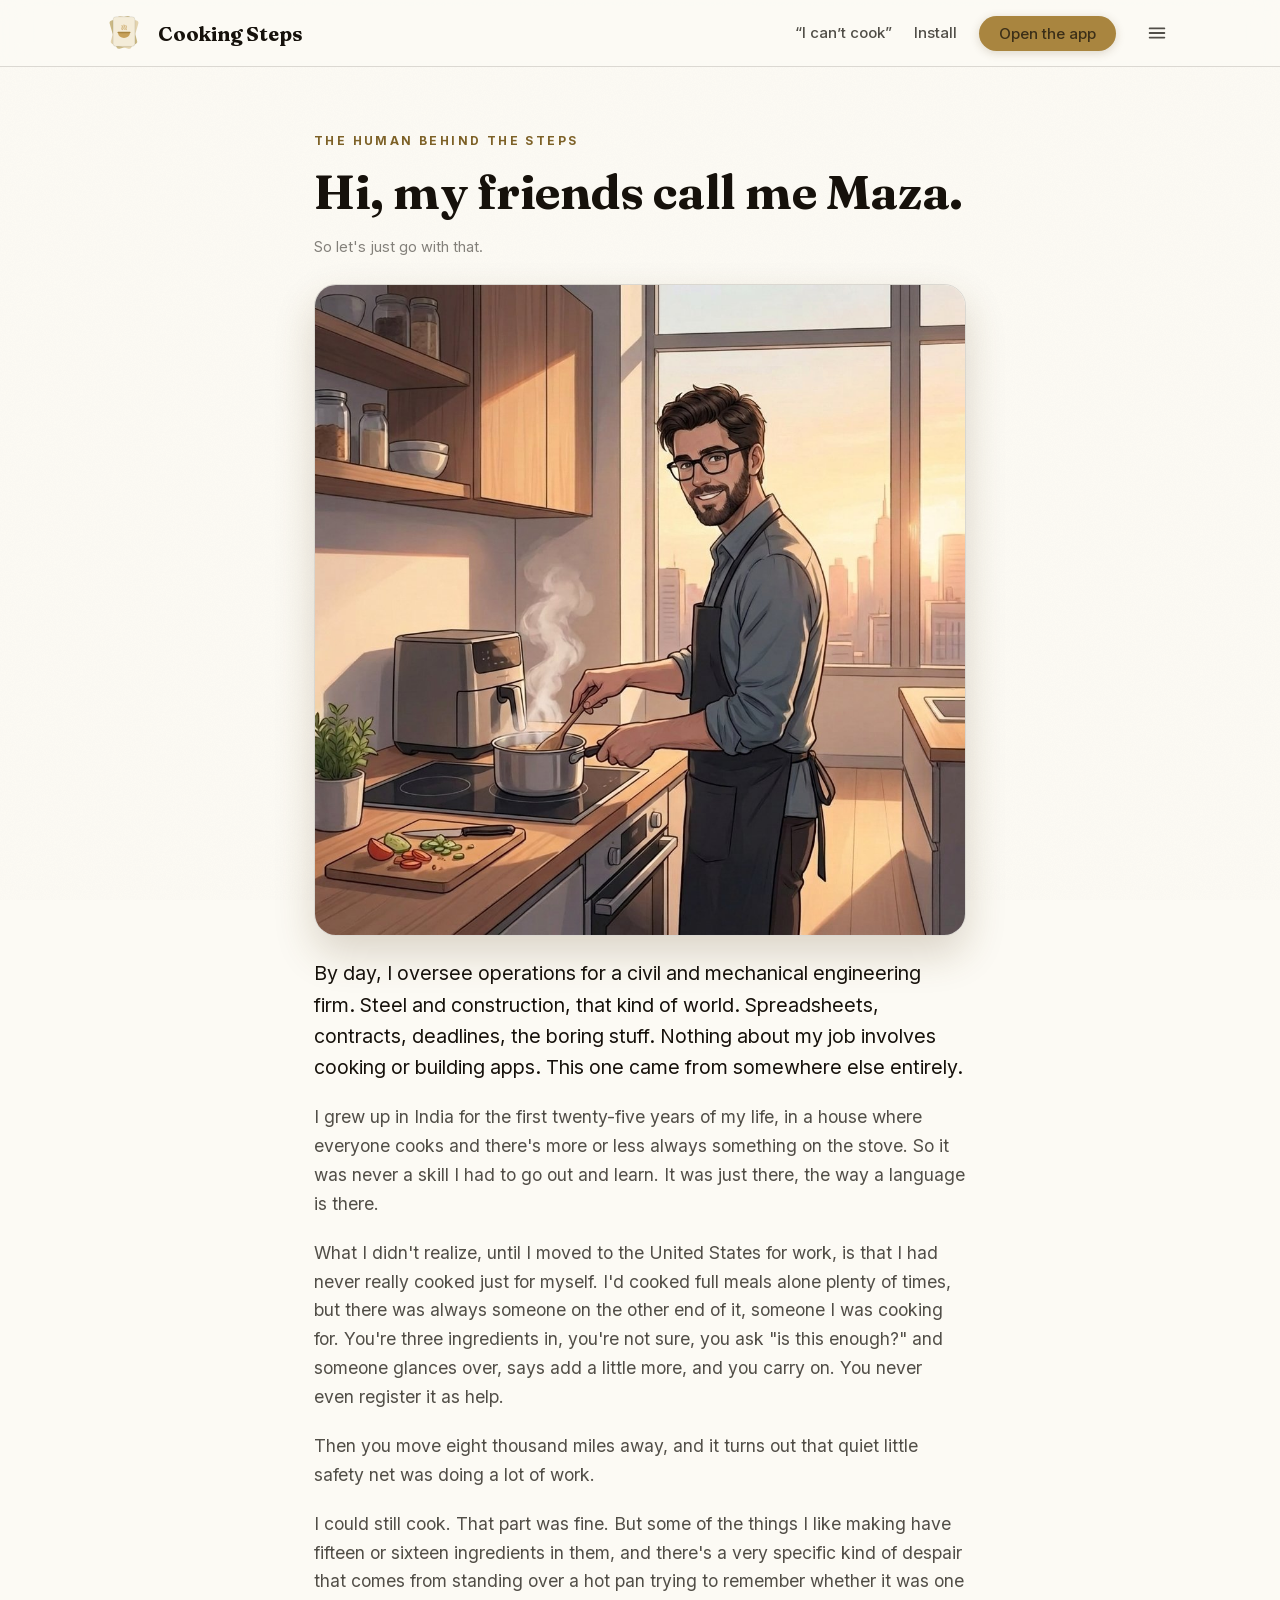
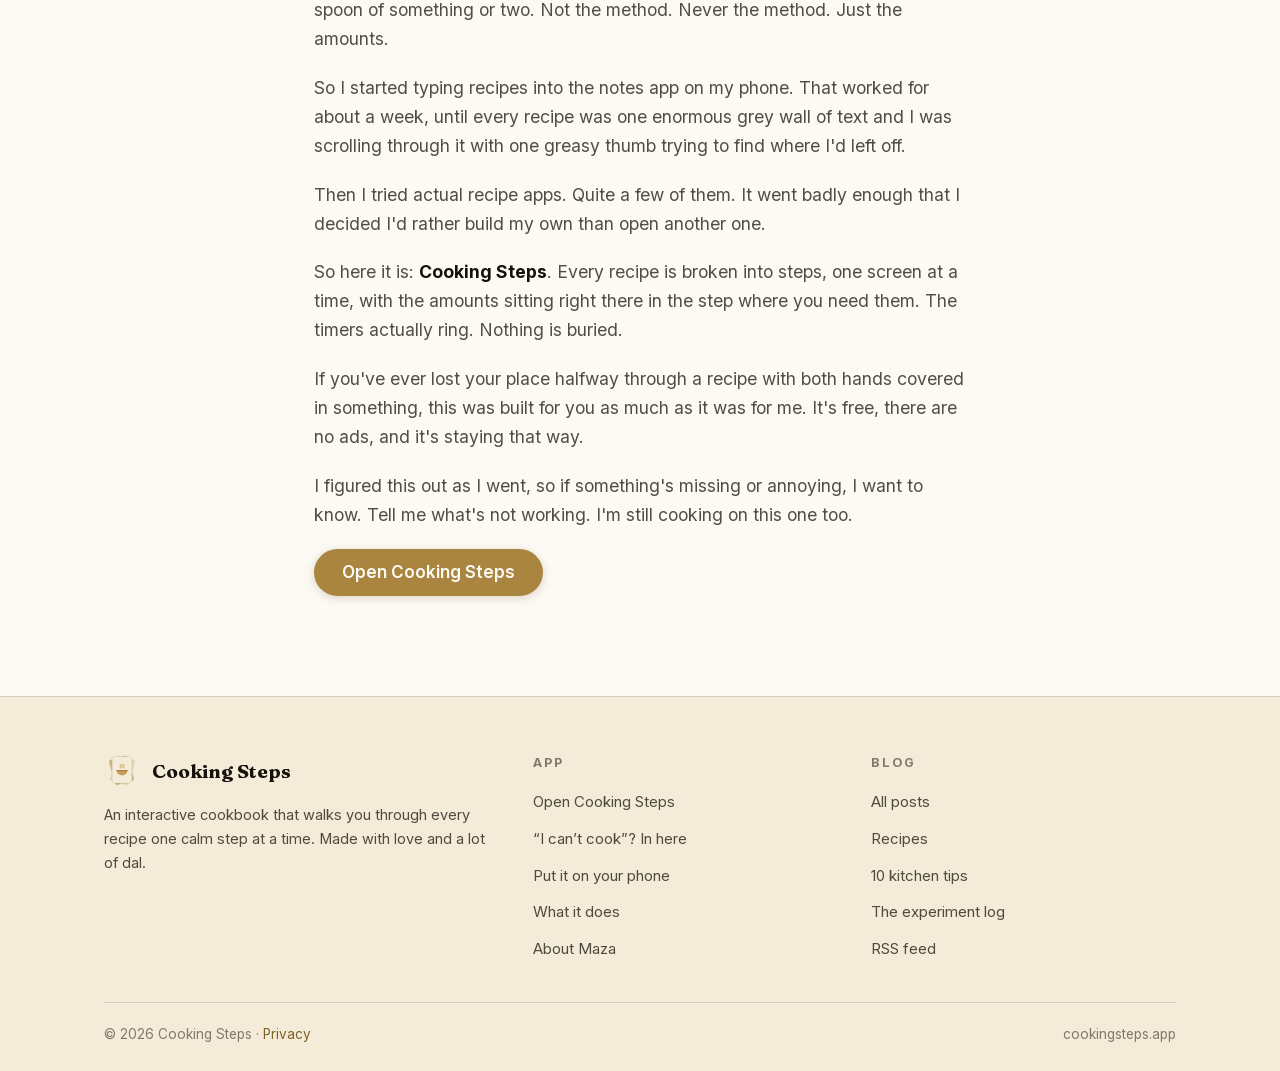
==== about/index.html @ f82c6ed9 "About page with kitchen portrait; nav collapses to burger except core links New /about/ with the ill" ====
<!doctype html>
<html lang="en" data-theme="light">
<head>
<meta charset="utf-8">
<meta name="viewport" content="width=device-width, initial-scale=1">
<script>try{var t=localStorage.getItem("cookingsteps.site.theme");if(t==="dark")document.documentElement.setAttribute("data-theme","dark")}catch(e){}</script>
<title>About · Cooking Steps</title>
<meta name="description" content="Who makes Cooking Steps and why: a by-feel cook eight thousand miles from home who kept forgetting the amounts, never the method.">
<link rel="canonical" href="https://cookingsteps.app/about/">
<meta name="theme-color" content="#FCFAF4">
<meta property="og:type" content="article">
<meta property="og:url" content="https://cookingsteps.app/about/">
<meta property="og:site_name" content="Cooking Steps">
<meta property="og:title" content="About · Cooking Steps">
<meta property="og:description" content="Who makes Cooking Steps and why: a by-feel cook eight thousand miles from home who kept forgetting the amounts, never the method.">
<meta property="og:image" content="https://cookingsteps.app/assets/about-maza.jpg">
<meta name="twitter:card" content="summary_large_image">
<link rel="icon" type="image/png" sizes="32x32" href="/app/icons/favicon-32.png">
<link rel="apple-touch-icon" href="/app/icons/icon-180.png">
<link rel="preload" href="/assets/fonts/fraunces-700.woff2" as="font" type="font/woff2" crossorigin>
<link rel="preload" href="/assets/fonts/inter-400.woff2" as="font" type="font/woff2" crossorigin>
<link rel="stylesheet" href="/site.css?v=cf1f869f">
<link rel="alternate" type="application/rss+xml" title="The Cooking Steps blog" href="/feed.xml">
</head>
<body>
<header class="site">
  <div class="wrap nav">
    <a href="/" class="mark" aria-label="Cooking Steps home"><svg viewBox="60 100 392 360" xmlns="http://www.w3.org/2000/svg" aria-hidden="true">
<g transform="rotate(-16 256 310)"><rect x="150" y="146" width="212" height="286" rx="26" fill="#CBB985"/></g>
<g transform="rotate(16 256 310)"><rect x="150" y="146" width="212" height="286" rx="26" fill="#E4D4AF"/></g>
<rect x="149" y="137" width="214" height="290" rx="28" fill="#F4ECD8" stroke="#16110B" stroke-opacity=".16" stroke-width="5"/>
<g transform="translate(256 298)">
<path d="M-58 -2 L58 -2 A58 48 0 0 1 -58 -2 Z" fill="#C7A15A"/>
<rect x="-64" y="-14" width="128" height="14" rx="7" fill="#A9853F"/>
<path class="msteam" d="M-18 -34 C-28 -49 -9 -58 -18 -74" fill="none" stroke="#C7A15A" stroke-width="9" stroke-linecap="round"/>
<path class="msteam m2" d="M1 -38 C-9 -53 10 -62 1 -80" fill="none" stroke="#C7A15A" stroke-width="9" stroke-linecap="round"/>
<path class="msteam m3" d="M20 -34 C11 -49 30 -58 20 -74" fill="none" stroke="#C7A15A" stroke-width="9" stroke-linecap="round"/>
</g>
</svg></a>
    <a href="/" class="name">Cooking Steps</a>
    <nav class="links">
      <a href="/start/" class="navblog navtop">“I can’t cook”</a>
      <a href="/#install" class="navblog navtop">Install</a>
      <a href="/app/" class="btn">Open the app</a>
      <button class="nav-burger" aria-label="Open menu" aria-expanded="false" onclick="var h=this.closest('header');h.classList.toggle('menu-open');this.setAttribute('aria-expanded',h.classList.contains('menu-open'))"><svg viewBox="0 0 24 24" fill="none" stroke="currentColor" stroke-width="2" stroke-linecap="round"><path d="M4 7h16M4 12h16M4 17h16"/></svg></button>
      <div class="navset">
      <a href="/blog/" class="navblog">Blog</a>
      <a href="/tips/" class="navblog">Tips</a>
      <a href="/experiments/" class="navblog">Experiments</a>
      <a href="/about/" class="navblog on">About</a>
      <button class="theme-btn" id="themeBtn" aria-label="Switch between day and night theme">
        <svg class="sun" viewBox="0 0 24 24" fill="none" stroke="currentColor" stroke-width="2" stroke-linecap="round"><circle cx="12" cy="12" r="4"/><path d="M12 2v2M12 20v2M4.9 4.9l1.4 1.4M17.7 17.7l1.4 1.4M2 12h2M20 12h2M4.9 19.1l1.4-1.4M17.7 6.3l1.4-1.4"/></svg>
        <svg class="moon" viewBox="0 0 24 24" fill="none" stroke="currentColor" stroke-width="2" stroke-linecap="round"><path d="M21 12.8A9 9 0 1 1 11.2 3a7 7 0 0 0 9.8 9.8z"/></svg>
        <span class="tb-label">Day / night</span>
      </button>
      </div>
    </nav>
  </div>
</header>
<main>
<article class="post about">
  <div class="cat">The human behind the steps</div>
  <h1>Hi, my friends call me Maza.</h1>
  <div class="byline">So let's just go with that.</div>
  <figure class="about-hero"><img src="/assets/about-maza.jpg" alt="Illustrated portrait of Maza smiling in his kitchen at sunset, stirring a steaming pot with an air fryer on the counter" width="1024" height="1024"></figure>
  <div class="prose">
<p>By day, I oversee operations for a civil and mechanical engineering firm. Steel and construction, that kind of world. Spreadsheets, contracts, deadlines, the boring stuff. Nothing about my job involves cooking or building apps. This one came from somewhere else entirely.</p>
<p>I grew up in India for the first twenty-five years of my life, in a house where everyone cooks and there's more or less always something on the stove. So it was never a skill I had to go out and learn. It was just there, the way a language is there.</p>
<p>What I didn't realize, until I moved to the United States for work, is that I had never really cooked just for myself. I'd cooked full meals alone plenty of times, but there was always someone on the other end of it, someone I was cooking for. You're three ingredients in, you're not sure, you ask "is this enough?" and someone glances over, says add a little more, and you carry on. You never even register it as help.</p>
<p>Then you move eight thousand miles away, and it turns out that quiet little safety net was doing a lot of work.</p>
<p>I could still cook. That part was fine. But some of the things I like making have fifteen or sixteen ingredients in them, and there's a very specific kind of despair that comes from standing over a hot pan trying to remember whether it was one spoon of something or two. Not the method. Never the method. Just the amounts.</p>
<p>So I started typing recipes into the notes app on my phone. That worked for about a week, until every recipe was one enormous grey wall of text and I was scrolling through it with one greasy thumb trying to find where I'd left off.</p>
<p>Then I tried actual recipe apps. Quite a few of them. It went badly enough that I decided I'd rather build my own than open another one.</p>
<p>So here it is: <strong>Cooking Steps</strong>. Every recipe is broken into steps, one screen at a time, with the amounts sitting right there in the step where you need them. The timers actually ring. Nothing is buried.</p>
<p>If you've ever lost your place halfway through a recipe with both hands covered in something, this was built for you as much as it was for me. It's free, there are no ads, and it's staying that way.</p>
<p>I figured this out as I went, so if something's missing or annoying, I want to know. Tell me what's not working. I'm still cooking on this one too.</p>
<p class="about-cta"><a href="/app/" class="btn big">Open Cooking Steps</a></p>
  </div>
</article>
</main>
<footer class="site">
  <div class="wrap">
    <div class="inner">
      <div>
        <div class="brandline"><span class="mark"><svg viewBox="60 100 392 360" xmlns="http://www.w3.org/2000/svg" aria-hidden="true">
<g transform="rotate(-16 256 310)"><rect x="150" y="146" width="212" height="286" rx="26" fill="#CBB985"/></g>
<g transform="rotate(16 256 310)"><rect x="150" y="146" width="212" height="286" rx="26" fill="#E4D4AF"/></g>
<rect x="149" y="137" width="214" height="290" rx="28" fill="#F4ECD8" stroke="#16110B" stroke-opacity=".16" stroke-width="5"/>
<g transform="translate(256 298)">
<path d="M-58 -2 L58 -2 A58 48 0 0 1 -58 -2 Z" fill="#C7A15A"/>
<rect x="-64" y="-14" width="128" height="14" rx="7" fill="#A9853F"/>
<path class="msteam" d="M-18 -34 C-28 -49 -9 -58 -18 -74" fill="none" stroke="#C7A15A" stroke-width="9" stroke-linecap="round"/>
<path class="msteam m2" d="M1 -38 C-9 -53 10 -62 1 -80" fill="none" stroke="#C7A15A" stroke-width="9" stroke-linecap="round"/>
<path class="msteam m3" d="M20 -34 C11 -49 30 -58 20 -74" fill="none" stroke="#C7A15A" stroke-width="9" stroke-linecap="round"/>
</g>
</svg></span><b>Cooking Steps</b></div>
        <p>An interactive cookbook that walks you through every recipe one calm step at a time. Made with love and a lot of dal.</p>
      </div>
      <div>
        <h4>App</h4>
        <ul>
          <li><a href="/app/">Open Cooking Steps</a></li>
          <li><a href="/start/">“I can’t cook”? In here</a></li>
          <li><a href="/#install">Put it on your phone</a></li>
          <li><a href="/#features">What it does</a></li>
          <li><a href="/about/">About Maza</a></li>
        </ul>
      </div>
      <div>
        <h4>Blog</h4>
        <ul>
          <li><a href="/blog/">All posts</a></li>
          <li><a href="/blog/#recipes">Recipes</a></li>
          <li><a href="/tips/">10 kitchen tips</a></li>
          <li><a href="/experiments/">The experiment log</a></li>
          <li><a href="/feed.xml">RSS feed</a></li>
        </ul>
      </div>
    </div>
    <div class="small">
      <span>© 2026 Cooking Steps · <a href="/privacy/">Privacy</a></span>
      <span>cookingsteps.app</span>
    </div>
  </div>
</footer>
<script>
(function(){
  var btn=document.getElementById("themeBtn");
  if(btn)btn.addEventListener("click",function(){
    var root=document.documentElement;
    var next=root.getAttribute("data-theme")==="dark"?"light":"dark";
    root.setAttribute("data-theme",next);
    try{localStorage.setItem("cookingsteps.site.theme",next)}catch(e){}
    var m=document.querySelector('meta[name="theme-color"]');
    if(m)m.setAttribute("content",next==="dark"?"#0f0b06":"#FCFAF4");
  });
  if("serviceWorker" in navigator)addEventListener("load",function(){navigator.serviceWorker.register("/service-worker.js").catch(function(){})});
})();
</script>
</body>
</html>
---- site.css ----
/* Cooking Steps website - shared design system.
   Light-first cream paper; [data-theme="dark"] flips to espresso night.
   Fonts are self-hosted (no Google Fonts request, no third-party calls). */

@font-face{font-family:"Fraunces";font-style:normal;font-weight:400;font-display:swap;src:url("/assets/fonts/fraunces-400.woff2") format("woff2")}
@font-face{font-family:"Fraunces";font-style:normal;font-weight:600;font-display:swap;src:url("/assets/fonts/fraunces-600.woff2") format("woff2")}
@font-face{font-family:"Fraunces";font-style:normal;font-weight:700;font-display:swap;src:url("/assets/fonts/fraunces-700.woff2") format("woff2")}
@font-face{font-family:"Fraunces";font-style:italic;font-weight:400;font-display:swap;src:url("/assets/fonts/fraunces-400-italic.woff2") format("woff2")}
@font-face{font-family:"Fraunces";font-style:italic;font-weight:600;font-display:swap;src:url("/assets/fonts/fraunces-600-italic.woff2") format("woff2")}
@font-face{font-family:"Inter";font-style:normal;font-weight:400;font-display:swap;src:url("/assets/fonts/inter-400.woff2") format("woff2")}
@font-face{font-family:"Inter";font-style:normal;font-weight:500;font-display:swap;src:url("/assets/fonts/inter-500.woff2") format("woff2")}
@font-face{font-family:"Inter";font-style:normal;font-weight:600;font-display:swap;src:url("/assets/fonts/inter-600.woff2") format("woff2")}
@font-face{font-family:"Inter";font-style:normal;font-weight:700;font-display:swap;src:url("/assets/fonts/inter-700.woff2") format("woff2")}

:root{
  --paper:#FCFAF4;
  --paper-2:#F7F1E3;
  --card:#F4ECD8;
  --card-2:#EBE0C4;
  --ink:#16110B;
  --ink-2:rgba(22,17,11,.74);
  --ink-3:rgba(22,17,11,.52);
  --hairline:rgba(22,17,11,.14);
  --brass:#A9853F;
  --brass-2:#C7A15A;
  --brass-ink:#7d6127;
  --brass-soft:rgba(169,133,63,.13);
  --good:#3f7d4e;
  --tsp:#1c6675;
  --tsp-bg:rgba(28,102,117,.12);
  --shadow:rgba(88,66,26,.2);
  --bezel:#16110B;
  --screen:#FCFAF4;
  --maxw:1120px;
  --r:18px;
}
[data-theme="dark"]{
  --paper:#0f0b06;
  --paper-2:#150f08;
  --card:#1d150c;
  --card-2:#271d10;
  --ink:#F4ECD8;
  --ink-2:rgba(244,236,216,.76);
  --ink-3:rgba(244,236,216,.55);
  --hairline:rgba(244,236,216,.14);
  --brass:#C7A15A;
  --brass-2:#D9B76E;
  --brass-ink:#D9B76E;
  --brass-soft:rgba(199,161,90,.14);
  --good:#7dc98f;
  --tsp:#8fd3de;
  --tsp-bg:rgba(143,211,222,.12);
  --shadow:rgba(0,0,0,.55);
  --bezel:#000;
  --screen:#0f0b06;
}

*{margin:0;padding:0;box-sizing:border-box}
html{scroll-behavior:smooth}
@media (prefers-reduced-motion:reduce){html{scroll-behavior:auto}}
body{
  background:var(--paper);
  color:var(--ink);
  font:16px/1.65 "Inter",system-ui,-apple-system,"Segoe UI",sans-serif;
  -webkit-font-smoothing:antialiased;
  transition:background .35s,color .35s;
}
h1,h2,h3,.serif{font-family:"Fraunces",Georgia,"Times New Roman",serif;font-weight:600;line-height:1.15;letter-spacing:-.01em}
a{color:var(--brass-ink);text-decoration:none}
a:hover{text-decoration:underline;text-underline-offset:3px}
img,svg{max-width:100%;display:block}
button{font:inherit;color:inherit;background:none;border:0;cursor:pointer}
::selection{background:var(--brass-2);color:#16110B}

/* faint paper grain over everything */
body::before{
  content:"";position:fixed;inset:0;pointer-events:none;z-index:0;opacity:.5;
  background-image:url("data:image/svg+xml,%3Csvg xmlns='http://www.w3.org/2000/svg' width='140' height='140'%3E%3Cfilter id='n'%3E%3CfeTurbulence type='fractalNoise' baseFrequency='.9' numOctaves='2' stitchTiles='stitch'/%3E%3CfeColorMatrix values='0 0 0 0 .4 0 0 0 0 .32 0 0 0 0 .18 0 0 0 .05 0'/%3E%3C/filter%3E%3Crect width='140' height='140' filter='url(%23n)'/%3E%3C/svg%3E");
}
main,header.site,footer.site{position:relative;z-index:1}

.wrap{max-width:var(--maxw);margin:0 auto;padding:0 24px}

/* ---------- header ---------- */
header.site{
  position:sticky;top:0;z-index:40;
  background:color-mix(in srgb,var(--paper) 82%,transparent);
  -webkit-backdrop-filter:blur(14px);backdrop-filter:blur(14px);
  border-bottom:1px solid var(--hairline);
}
.nav{display:flex;align-items:center;gap:14px;height:66px}
.nav .mark{width:40px;height:40px;flex:none}
.nav .name{font-family:"Fraunces",serif;font-weight:700;font-size:20px;letter-spacing:-.01em;color:var(--ink)}
.nav .name:hover{text-decoration:none}
.nav .links{margin-left:auto;display:flex;align-items:center;gap:22px}
.nav .links a{color:var(--ink-2);font-weight:500;font-size:15px}
.nav .links a:hover{color:var(--ink);text-decoration:none}
.nav .links a.on{color:var(--brass-ink);font-weight:600}
/* nav: “I can’t cook” / Install / Open the app stay visible; everything else
   lives in a dropdown panel behind the burger, at every width */
.navset{display:none}
.nav .navtop{white-space:nowrap}
.nav-burger{display:grid;width:38px;height:38px;border-radius:10px;place-items:center;color:var(--ink-2)}
.nav-burger:hover{background:var(--card);color:var(--ink)}
.nav-burger svg{width:22px;height:22px}
header.site.menu-open .navset{
  display:flex;flex-direction:column;gap:2px;
  position:absolute;top:70px;right:24px;min-width:240px;
  background:var(--paper);border:1px solid var(--hairline);border-radius:16px;
  box-shadow:0 20px 46px var(--shadow);padding:10px;z-index:60;
}
header.site.menu-open .navset a{display:block;padding:13px 14px;font-size:16.5px;border-radius:11px}
header.site.menu-open .navset a:hover{background:var(--card);text-decoration:none}
header.site.menu-open .navset .theme-btn{
  width:100%;height:auto;display:flex;align-items:center;gap:12px;
  padding:13px 14px;justify-content:flex-start;
  border-top:1px solid var(--hairline);border-radius:0 0 11px 11px;margin-top:4px;padding-top:15px;
}
header.site.menu-open .navset .theme-btn:hover{background:var(--card)}
header.site.menu-open .navset .tb-label{display:block;font-size:16.5px;color:var(--ink-2);font-weight:500}
@media (max-width:760px){
  .nav-burger{width:34px;height:34px}
  .nav{gap:8px}
  .nav .links{gap:10px}
  .nav .name{font-size:16px}
  .nav .navtop{font-size:13.5px}
  .nav .btn{padding:9px 12px;font-size:13.5px}
  header.site.menu-open .navset{left:14px;right:14px}
}
@media (max-width:560px){
  .nav .name{display:none}
  .nav .links{gap:8px}
}
.btn{
  display:inline-flex;align-items:center;gap:8px;white-space:nowrap;
  background:var(--brass);color:#FCFAF4;border-radius:999px;
  padding:10px 20px;font-weight:600;font-size:15px;line-height:1;
  box-shadow:0 2px 10px var(--shadow);transition:transform .15s,box-shadow .15s,background .2s;
}
.btn:hover{background:var(--brass-2);color:#16110B;text-decoration:none;transform:translateY(-1px);box-shadow:0 6px 18px var(--shadow)}
.btn.big{padding:15px 28px;font-size:17px}
.btn.ghost{background:transparent;color:var(--ink-2);box-shadow:inset 0 0 0 1.5px var(--hairline)}
.btn.ghost:hover{background:var(--card);color:var(--ink);transform:translateY(-1px)}
.theme-btn{width:38px;height:38px;border-radius:50%;display:grid;place-items:center;color:var(--ink-2)}
.tb-label{display:none}
.theme-btn:hover{background:var(--card);color:var(--ink)}
.theme-btn svg{width:19px;height:19px}
.theme-btn .moon{display:none}
[data-theme="dark"] .theme-btn .sun{display:none}
[data-theme="dark"] .theme-btn .moon{display:block}

/* ---------- hero ---------- */
.hero{position:relative;overflow:hidden;padding:72px 0 40px}
.hero::after{
  content:"";position:absolute;inset:auto -20% -60% -20%;height:120%;pointer-events:none;
  background:radial-gradient(55% 60% at 70% 30%,var(--brass-soft),transparent 70%);
}
.hero .wrap{display:grid;grid-template-columns:1.05fr .95fr;gap:48px;align-items:center;position:relative;z-index:1}
.eyebrow{
  display:inline-block;font-size:12.5px;font-weight:700;letter-spacing:.22em;
  color:var(--brass-ink);text-transform:uppercase;margin-bottom:18px;
}
.hero h1{font-size:clamp(40px,5.4vw,64px);font-weight:700;margin-bottom:20px}
.hero h1 em{font-style:italic;color:var(--brass-ink)}
.hero .sub{font-size:19px;color:var(--ink-2);max-width:34em;margin-bottom:30px}
.hero .ctas{display:flex;gap:14px;flex-wrap:wrap;align-items:center;margin-bottom:18px}
.hero .fine{font-size:14px;color:var(--ink-3)}
.hero .fine b{color:var(--ink-2);font-weight:600}

/* phone mockup */
.stagearea{position:relative;display:grid;place-items:center;padding:10px 0}
.phone{
  position:relative;width:300px;background:var(--bezel);border-radius:48px;padding:12px;
  box-shadow:0 30px 70px var(--shadow),0 4px 16px var(--shadow);
  transform:rotate(-3.5deg);
}
.phone .screen{
  background:var(--screen);border-radius:37px;overflow:hidden;
  padding:20px 18px 16px;min-height:560px;display:flex;flex-direction:column;
}
.ph-title{display:flex;align-items:center;gap:8px;margin-bottom:12px}
.ph-title .em{font-size:20px}
.ph-title b{font-size:13.5px;font-weight:600;color:var(--ink-2);letter-spacing:.01em}
.ph-segs{display:flex;gap:5px;margin-bottom:22px}
.ph-segs i{height:4px;flex:1;border-radius:4px;background:var(--card-2)}
.ph-segs i.on{background:var(--brass)}
.ph-eyebrow{font-size:11px;font-weight:700;letter-spacing:.24em;color:var(--brass-ink);margin-bottom:8px}
.ph-head{font-family:"Fraunces",serif;font-size:27px;font-weight:700;margin-bottom:14px;letter-spacing:-.01em}
.ph-acts{list-style:none;display:grid;gap:9px;margin-bottom:18px}
.ph-acts li{display:flex;gap:9px;font-size:13.5px;color:var(--ink-2);line-height:1.45}
.ph-acts .n{
  flex:none;width:19px;height:19px;border-radius:50%;background:var(--card-2);
  display:grid;place-items:center;font-size:10.5px;font-weight:700;color:var(--ink);margin-top:1px;
}
.ph-items{list-style:none;display:grid;gap:7px;margin-bottom:20px}
.ph-items li{display:flex;align-items:center;gap:8px;font-size:13px;color:var(--ink-2)}
.ph-items .u{
  flex:none;font-size:9.5px;font-weight:800;letter-spacing:.06em;border-radius:5px;padding:2.5px 6px;
}
.u-tbsp{background:var(--brass-soft);color:var(--brass-ink)}
.u-tsp{background:var(--tsp-bg);color:var(--tsp)}
.ph-timer{
  margin:auto auto 18px;display:flex;align-items:center;gap:10px;
  border:1.5px solid var(--brass);border-radius:999px;padding:10px 22px;
  font-variant-numeric:tabular-nums;font-weight:700;font-size:20px;color:var(--brass-ink);
}
.ph-timer svg{width:17px;height:17px;stroke:var(--brass-ink)}
.ph-foot{display:flex;align-items:center;justify-content:space-between;color:var(--ink-3);font-size:12.5px}
.ph-foot .arr{width:34px;height:34px;border-radius:50%;background:var(--card);display:grid;place-items:center;font-size:16px;color:var(--ink-2);cursor:pointer;transition:background .15s,transform .1s}
.ph-foot .arr:hover{background:var(--card-2)}
.ph-foot .arr:active{transform:scale(.92)}
.ph-foot .arr[disabled]{opacity:.35;cursor:default}
.ph-timer[hidden]{display:none}
.ph-timer{cursor:pointer;transition:background .2s,color .2s,transform .1s}
.ph-timer:hover{background:var(--brass-soft)}
.ph-timer:active{transform:scale(.97)}
.ph-timer svg{fill:none}
.ph-timer.run{animation:tpulse 1s ease-in-out infinite}
.ph-timer.done{background:var(--brass);border-color:var(--brass);color:#FCFAF4;animation:ding .5s ease}
.ph-timer.done svg{stroke:#FCFAF4}
@keyframes tpulse{0%,100%{box-shadow:0 0 0 0 var(--brass-soft)}50%{box-shadow:0 0 0 8px var(--brass-soft)}}
@keyframes ding{0%,100%{transform:rotate(0)}25%{transform:rotate(-4deg)}60%{transform:rotate(3deg)}}
.tryme{text-align:center;font-size:14px;color:var(--ink-3);margin-top:26px;font-style:italic;font-family:"Fraunces",serif}
.ph-segs i{cursor:pointer}

/* floating garnish */
.steam{position:absolute;top:-34px;left:50%;transform:translateX(-50%);width:74px;opacity:.85;pointer-events:none}
.steam path{stroke:var(--brass-2);stroke-width:7;fill:none;stroke-linecap:round;animation:drift 5.5s ease-in-out infinite}
.steam path:nth-child(2){animation-delay:1.2s}
.steam path:nth-child(3){animation-delay:2.4s}
@keyframes drift{
  0%,100%{transform:translateY(0);opacity:.35}
  50%{transform:translateY(-7px);opacity:.9}
}
@media (prefers-reduced-motion:reduce){.steam path{animation:none}}
.fan{position:absolute;bottom:-34px;left:-86px;width:150px;transform:rotate(-9deg);pointer-events:none;filter:drop-shadow(0 10px 22px var(--shadow))}
.spark{position:absolute;color:var(--brass-2);pointer-events:none}
.spark svg{width:100%;height:100%}
.sp1{top:8%;right:-34px;width:26px;opacity:.9}
.sp2{bottom:16%;right:-52px;width:18px;opacity:.65}
.sp3{top:24%;left:-46px;width:16px;opacity:.7}
.spark{animation:twinkle 3.2s ease-in-out infinite}
.sp2{animation-delay:1.1s}
.sp3{animation-delay:2.2s}
@keyframes twinkle{0%,100%{opacity:.3;transform:scale(.72) rotate(-8deg)}50%{opacity:1;transform:scale(1.12) rotate(8deg)}}
.fan{animation:fansway 7s ease-in-out infinite}
@keyframes fansway{0%,100%{transform:rotate(-9deg)}50%{transform:rotate(-5deg) translateY(-5px)}}
/* logo-mark steam (header + footer + fan art, every page) */
.msteam{transform-box:fill-box;transform-origin:center bottom;animation:msteam 3.6s ease-in-out infinite}
.msteam.m2{animation-delay:1.2s}
.msteam.m3{animation-delay:2.4s}
@keyframes msteam{0%,100%{opacity:.45;transform:translateY(0)}50%{opacity:1;transform:translateY(-13px)}}

/* ---------- starter shelf marquee ---------- */
.shelf{border-top:1px solid var(--hairline);border-bottom:1px solid var(--hairline);background:var(--paper-2);overflow:hidden;padding:16px 0}
.shelf .lane{display:flex;gap:14px;width:max-content;animation:lane 36s linear infinite}
.shelf:hover .lane{animation-play-state:paused}
@keyframes lane{to{transform:translateX(-50%)}}
@media (prefers-reduced-motion:reduce){.shelf .lane{animation:none}}
.shelf .chip{
  display:flex;align-items:center;gap:9px;background:var(--card);border:1px solid var(--hairline);
  border-radius:999px;padding:9px 18px 9px 12px;font-size:14.5px;font-weight:500;color:var(--ink-2);white-space:nowrap;
}
.shelf .chip .em{font-size:19px}
/* a chip icon can be a small colour SVG instead of an emoji (chicken wings) */
.shelf .chip .em svg{width:22px;height:22px;display:block}

/* ---------- sections ---------- */
section.band{padding:88px 0}
.kicker{text-align:center;max-width:640px;margin:0 auto 54px}
.kicker h2{font-size:clamp(30px,3.6vw,42px);font-weight:700;margin:10px 0 14px}
.kicker p{color:var(--ink-2);font-size:17.5px}

/* features */
.feats{display:grid;grid-template-columns:repeat(3,1fr);gap:20px}
.feat{
  background:var(--card);border:1px solid var(--hairline);border-radius:var(--r);
  padding:28px 26px;transition:transform .2s,box-shadow .2s;
}
.feat:hover{transform:translateY(-3px);box-shadow:0 14px 30px var(--shadow)}
.feat .ic{
  width:52px;height:52px;border-radius:14px;background:var(--brass-soft);
  display:grid;place-items:center;margin-bottom:18px;color:var(--brass-ink);
}
.feat .ic svg{width:28px;height:28px;stroke:currentColor;fill:none;stroke-width:1.8;stroke-linecap:round;stroke-linejoin:round}
.feat .ic{transition:transform .25s}
.feat:hover .ic{transform:rotate(-7deg) scale(1.1)}
.feat .ic svg{animation:icbob 4.6s ease-in-out infinite}
.feats .feat:nth-child(2n) .ic svg{animation-delay:1.4s}
.feats .feat:nth-child(3n) .ic svg{animation-delay:2.6s}
@keyframes icbob{0%,100%{transform:translateY(0)}50%{transform:translateY(-3px)}}
.feat h3{font-size:20px;margin-bottom:8px}
.feat p{font-size:15px;color:var(--ink-2)}

/* how it works */
.how{display:grid;grid-template-columns:repeat(3,1fr);gap:20px;counter-reset:how}
.step{
  position:relative;background:var(--paper-2);border:1px dashed var(--brass-2);
  border-radius:var(--r);padding:30px 26px 26px;counter-increment:how;
}
.step::before{
  content:counter(how);position:absolute;top:-17px;left:24px;width:34px;height:34px;border-radius:50%;
  background:var(--brass);color:#FCFAF4;font-weight:700;font-size:15px;display:grid;place-items:center;
  font-family:"Fraunces",serif;box-shadow:0 3px 10px var(--shadow);
}
.step h3{font-size:20px;margin:6px 0 8px}
.step p{font-size:15px;color:var(--ink-2)}
.step .art{height:64px;margin-bottom:6px;color:var(--brass-ink)}
.step .art svg{height:100%;stroke:currentColor;fill:none;stroke-width:1.7;stroke-linecap:round;stroke-linejoin:round;overflow:visible}
/* step arts: lines write themselves, cards fan, pot simmers */
.art-paste svg{animation:icbob 5.2s ease-in-out infinite}
.wline{stroke-dasharray:17;animation:wwrite 4.4s ease-in-out infinite}
.wline.w2{animation-delay:.55s}
.wline.w3{animation-delay:1.1s}
@keyframes wwrite{
  0%{stroke-dashoffset:17;opacity:0}
  8%{opacity:1}
  40%{stroke-dashoffset:0;opacity:1}
  78%{stroke-dashoffset:0;opacity:1}
  90%,100%{stroke-dashoffset:0;opacity:0}
}
/* "Steps appear": three steps arriving one after another. Was two fanned
   card shapes, which contradicted the heading once the wording moved to steps. */
.stepA,.stepB,.stepC{transform-box:fill-box;transform-origin:left center}
.stepA{animation:stepin 4.2s ease-in-out infinite}
.stepB{animation:stepin 4.2s ease-in-out .35s infinite}
.stepC{animation:stepin 4.2s ease-in-out .7s infinite}
@keyframes stepin{
  0%,55%,100%{opacity:1;transform:translateX(0)}
  20%{opacity:.35;transform:translateX(-3px)}
}

/* community band */
.community{background:var(--card);border-top:1px solid var(--hairline);border-bottom:1px solid var(--hairline)}
.community .wrap{display:grid;grid-template-columns:1.1fr .9fr;gap:48px;align-items:center}
.community h2{font-size:clamp(28px,3.2vw,38px);margin:10px 0 14px}
.community p{color:var(--ink-2);font-size:16.5px;margin-bottom:14px}
.minifeed{display:grid;gap:12px}
.pubcard{
  display:flex;align-items:center;gap:14px;background:var(--paper);border:1px solid var(--hairline);
  border-radius:14px;padding:14px 16px;box-shadow:0 4px 14px var(--shadow);
}
.pubcard .em{font-size:26px;width:48px;height:48px;flex:none;display:grid;place-items:center;background:var(--card-2);border-radius:12px}
.pubcard img.ph{width:48px;height:48px;flex:none;border-radius:12px;object-fit:cover;box-shadow:0 2px 8px var(--shadow)}
.pubcard b{display:block;font-size:15px}
.pubcard span{font-size:13px;color:var(--ink-3)}
.pubcard .save{margin-left:auto;font-size:12.5px;font-weight:700;color:var(--brass-ink);background:var(--brass-soft);border-radius:999px;padding:6px 12px;white-space:nowrap}
.pubcard{animation:floaty 6s ease-in-out infinite}
.pubcard:nth-child(2){animation-delay:1.6s}
.pubcard:nth-child(3){animation-delay:3.2s}
@keyframes floaty{0%,100%{transform:translateY(0)}50%{transform:translateY(-4px)}}

/* install */
.install .cols{display:grid;grid-template-columns:1fr 1fr;gap:20px;max-width:820px;margin:0 auto}
.oscard{background:var(--card);border:1px solid var(--hairline);border-radius:var(--r);padding:28px}
.oscard h3{display:flex;align-items:center;gap:10px;font-size:20px;margin-bottom:14px}
.oscard h3 svg{width:22px;height:22px;stroke:var(--brass-ink);fill:none;stroke-width:1.8;stroke-linecap:round;stroke-linejoin:round}
.oscard ol{margin:0 0 0 20px;color:var(--ink-2);font-size:15px;display:grid;gap:8px}
.oscard ol b{color:var(--ink)}
.install .note{max-width:820px;margin:22px auto 0;text-align:center;font-size:14.5px;color:var(--ink-3)}

/* blog cards (teaser + index) */
.postgrid{display:grid;grid-template-columns:repeat(3,1fr);gap:20px}
.postcard{
  display:flex;flex-direction:column;background:var(--card);border:1px solid var(--hairline);
  border-radius:var(--r);padding:24px;color:inherit;transition:transform .2s,box-shadow .2s;
}
.postcard:hover{transform:translateY(-3px);box-shadow:0 14px 30px var(--shadow);text-decoration:none}
.postcard .em{
  width:56px;height:56px;border-radius:14px;background:var(--paper);border:1px solid var(--hairline);
  display:grid;place-items:center;font-size:28px;margin-bottom:16px;box-shadow:0 3px 10px var(--shadow);
}
.postcard .em.pcphoto{padding:0;overflow:hidden}
.postcard .em.pcphoto img{width:100%;height:100%;object-fit:cover}
.postcard .cat{font-size:11.5px;font-weight:700;letter-spacing:.16em;text-transform:uppercase;color:var(--brass-ink);margin-bottom:8px}
.postcard h3{font-size:21px;margin-bottom:8px;line-height:1.25}
.postcard p{font-size:14.5px;color:var(--ink-2);margin-bottom:14px}
.postcard .meta{margin-top:auto;font-size:13px;color:var(--ink-3)}
.morelink{text-align:center;margin-top:36px}

/* ---------- big dish gallery ---------- */
.dishgrid{display:grid;grid-template-columns:repeat(3,1fr);grid-auto-rows:240px;gap:18px}
.dish{position:relative;border-radius:var(--r);overflow:hidden;display:block;box-shadow:0 10px 28px var(--shadow)}
.dish.big{grid-column:span 2;grid-row:span 2}
.dish.wide{grid-column:span 2}
.dish img{width:100%;height:100%;object-fit:cover;display:block;transition:transform .5s cubic-bezier(.2,.7,.2,1)}
.dish:hover img{transform:scale(1.045)}
.dish .dlabel{
  position:absolute;inset:auto 0 0 0;padding:44px 22px 18px;
  background:linear-gradient(transparent,rgba(12,8,4,.78));
  color:#F4ECD8;display:grid;gap:3px;
}
.dish .dlabel b{font-family:"Fraunces",serif;font-size:21px;letter-spacing:-.01em}
.dish.big .dlabel b{font-size:27px}
.dish .dlabel span{font-size:13.5px;color:rgba(244,236,216,.82)}
@media (max-width:960px){
  .dishgrid{grid-template-columns:1fr 1fr;grid-auto-rows:210px}
  .dish.big{grid-column:span 2}
}
/* the gallery collapses to the first two dishes on phones only: eleven
   full-width photos is a long scroll on a small screen. Desktop and tablet
   keep the whole grid, so this button never appears there. */
.dishmore{display:none}
@media (max-width:620px){
  .dishgrid{grid-template-columns:1fr;grid-auto-rows:auto;gap:16px}
  .dish.big,.dish.wide{grid-column:span 1;grid-row:span 1}
  .dish{height:235px}
  .dish.big{height:300px}
  .dish.big .dlabel b{font-size:23px}
  .dishgrid:not(.all) .dish-more{display:none}
  .dishmore{
    display:block;width:100%;margin-top:16px;padding:14px 20px;
    background:var(--card);border:1px solid var(--hairline);border-radius:999px;
    font-family:inherit;font-size:15px;font-weight:600;color:var(--brass-ink);
    cursor:pointer;
  }
  .dishmore:active{background:var(--paper-2)}
}

/* ---------- interactive recipe deck (blog embed) ---------- */
.rp{
  background:var(--card);border:1px solid var(--hairline);border-radius:var(--r);
  padding:24px 24px 18px;margin:8px 0 26px;box-shadow:0 14px 34px var(--shadow);
}
.rp-top{display:flex;align-items:center;gap:12px;margin-bottom:16px}
.rp-em{width:46px;height:46px;border-radius:12px;background:var(--paper);border:1px solid var(--hairline);display:grid;place-items:center;font-size:24px;flex:none}
.rp-top b{font-family:"Fraunces",serif;font-size:18px;display:block;line-height:1.2}
.rp-top span{font-size:13px;color:var(--ink-3)}
.rp-segs{display:flex;gap:5px;margin-bottom:20px}
.rp-segs i{height:5px;flex:1;border-radius:5px;background:var(--card-2);cursor:pointer}
.rp-segs i.on{background:var(--brass)}
.rp-eyebrow{font-size:11.5px;font-weight:700;letter-spacing:.22em;color:var(--brass-ink);margin-bottom:8px}
.rp-head{font-family:"Fraunces",serif;font-size:26px;font-weight:700;margin:0 0 14px;color:var(--ink)}
.rp-chips{display:flex;gap:8px;flex-wrap:wrap;margin-bottom:16px}
.rp-chips span{background:var(--paper);border:1px solid var(--hairline);border-radius:999px;padding:6px 13px;font-size:13px;color:var(--ink-2)}
.rp-chips b{color:var(--ink)}
.rp-acts{list-style:none;display:grid;gap:9px;margin:0 0 16px;padding:0}
.rp-acts li{display:flex;gap:10px;font-size:15px;color:var(--ink-2);line-height:1.5}
.rp-acts .n{flex:none;width:21px;height:21px;border-radius:50%;background:var(--card-2);display:grid;place-items:center;font-size:11px;font-weight:700;color:var(--ink);margin-top:2px}
.rp-items{list-style:none;display:grid;gap:7px;margin:0 0 16px;padding:0}
.rp-items li{display:flex;align-items:center;gap:9px;font-size:14px;color:var(--ink-2)}
.rp-items .u{flex:none;font-size:10px;font-weight:800;letter-spacing:.06em;border-radius:5px;padding:3px 7px}
.u-oth{background:var(--card-2);color:var(--ink-2)}
.rp-timer{
  display:inline-flex;align-items:center;gap:9px;border:1.5px solid var(--brass);border-radius:999px;
  padding:9px 20px;font-variant-numeric:tabular-nums;font-weight:700;font-size:18px;color:var(--brass-ink);
  cursor:pointer;background:none;margin-bottom:6px;transition:background .2s,transform .1s;
}
.rp-timer svg{width:16px;height:16px}
.rp-timer:hover{background:var(--brass-soft)}
.rp-timer.run{animation:tpulse 1s ease-in-out infinite}
.rp-timer.done{background:var(--brass);border-color:var(--brass);color:#FCFAF4;animation:ding .5s ease}
.rp-start{margin-top:4px}
.rp-stage{min-height:120px}
.rp-foot{display:flex;align-items:center;justify-content:space-between;border-top:1px solid var(--hairline);margin-top:14px;padding-top:12px;color:var(--ink-3);font-size:13px}
.rp-arr{width:38px;height:38px;border-radius:50%;background:var(--paper);border:1px solid var(--hairline);display:grid;place-items:center;font-size:17px;color:var(--ink-2);cursor:pointer;transition:background .15s,transform .1s}
.rp-arr:hover{background:var(--card-2)}
.rp-arr:active{transform:scale(.92)}
.rp-arr[disabled]{opacity:.35;cursor:default}

/* servings scaler demo */
.scaledemo{margin-top:16px;background:var(--paper);border:1px dashed var(--brass-2);border-radius:14px;padding:14px 16px}
.sd-row{display:flex;align-items:center;justify-content:space-between;gap:10px;margin-bottom:10px}
.sd-serves{font-size:14.5px;color:var(--ink-2)}
.sd-serves b{font-family:"Fraunces",serif;font-size:18px;color:var(--ink)}
.sd-btn{
  width:34px;height:34px;border-radius:50%;background:var(--brass-soft);color:var(--brass-ink);
  font-size:19px;font-weight:700;display:grid;place-items:center;cursor:pointer;transition:background .15s,transform .1s;
}
.sd-btn:hover{background:var(--brass);color:#FCFAF4}
.sd-btn:active{transform:scale(.9)}
.sd-list{list-style:none;display:grid;gap:6px;font-size:13.5px;color:var(--ink-2)}
.sd-list b{color:var(--brass-ink);font-variant-numeric:tabular-nums}

/* ---------- footer ---------- */
footer.site{background:var(--card);border-top:1px solid var(--hairline);margin-top:40px}
footer.site .inner{display:grid;grid-template-columns:1.3fr 1fr 1fr;gap:32px;padding:56px 0 40px}
footer.site .brandline{display:flex;align-items:center;gap:12px;margin-bottom:14px}
footer.site .brandline .mark{width:36px;height:36px}
footer.site .brandline b{font-family:"Fraunces",serif;font-size:19px}
footer.site p{font-size:14.5px;color:var(--ink-2);max-width:30em}
footer.site h4{font-size:12.5px;font-weight:700;letter-spacing:.16em;text-transform:uppercase;color:var(--ink-3);margin-bottom:14px}
footer.site ul{list-style:none;display:grid;gap:10px}
footer.site ul a{color:var(--ink-2);font-size:15px}
footer.site ul a:hover{color:var(--brass-ink)}
footer.site .small{border-top:1px solid var(--hairline);padding:20px 0 26px;font-size:13.5px;color:var(--ink-3);display:flex;justify-content:space-between;gap:12px;flex-wrap:wrap}

/* ---------- blog index ---------- */
.bloghero{padding:72px 0 40px;text-align:center}
.bloghero h1{font-size:clamp(36px,4.6vw,54px);font-weight:700;margin:12px 0 14px}
.bloghero p{color:var(--ink-2);font-size:18px;max-width:36em;margin:0 auto}
.filterbar{display:flex;gap:10px;justify-content:center;flex-wrap:wrap;padding:26px 0 40px}
.fchip{
  border:1.5px solid var(--hairline);border-radius:999px;padding:8px 18px;
  font-size:14px;font-weight:600;color:var(--ink-2);transition:all .15s;
}
.fchip:hover{border-color:var(--brass-2);color:var(--ink)}
.fchip.on{background:var(--brass);border-color:var(--brass);color:#FCFAF4}
.blogwrap{padding-bottom:80px}

/* ---------- article ---------- */
article.post{max-width:700px;margin:0 auto;padding:64px 24px 40px}
article.post .crumb{font-size:14px;color:var(--ink-3);margin-bottom:26px;display:inline-block}
article.post .crumb:hover{color:var(--brass-ink);text-decoration:none}
article.post .cat{font-size:12px;font-weight:700;letter-spacing:.2em;text-transform:uppercase;color:var(--brass-ink)}
article.post h1{font-size:clamp(32px,4.4vw,48px);font-weight:700;margin:14px 0 16px;line-height:1.12}
article.post .byline{font-size:14.5px;color:var(--ink-3);margin-bottom:14px}
article.post .rmeta{
  display:flex;gap:10px;flex-wrap:wrap;margin:20px 0 6px;
}
article.post .rmeta span{
  background:var(--card);border:1px solid var(--hairline);border-radius:999px;
  padding:7px 15px;font-size:13.5px;color:var(--ink-2);font-weight:500;
}
article.post .rmeta b{color:var(--ink)}
.posthero{margin:26px 0 4px;border-radius:var(--r);overflow:hidden;box-shadow:0 16px 38px var(--shadow)}
.posthero img{width:100%;max-height:430px;object-fit:cover;display:block}
.prose{font-size:17.5px;color:var(--ink-2);padding-top:18px}
.prose p{margin:0 0 20px}
.prose>p:first-of-type{font-size:19.5px;color:var(--ink);line-height:1.6}
.prose h2{font-size:28px;color:var(--ink);margin:44px 0 16px}
.prose h3{font-size:21px;color:var(--ink);margin:32px 0 12px}
.prose ul,.prose ol{margin:0 0 22px 24px;display:grid;gap:9px}
.prose li::marker{color:var(--brass-ink);font-weight:600}
.prose blockquote{
  background:var(--card);border-left:3px solid var(--brass);border-radius:0 14px 14px 0;
  padding:18px 22px;margin:0 0 22px;font-family:"Fraunces",serif;font-size:18.5px;font-style:italic;color:var(--ink);
}
.prose hr{border:0;border-top:1px dashed var(--brass-2);margin:36px auto;width:120px}
.prose strong{color:var(--ink)}
.prose a{text-decoration:underline;text-underline-offset:3px}

/* ---------- about page ---------- */
.about-hero{margin:26px 0 4px}
.about-hero img{
  display:block;width:100%;height:auto;border-radius:22px;
  border:1px solid var(--hairline);box-shadow:0 18px 40px var(--shadow);
}
.about-cta{margin-top:30px}
.prose .about-cta a{text-decoration:none}
.cookband{
  max-width:700px;margin:20px auto 90px;padding:0 24px;
}
.cookband .in{
  background:var(--card);border:1px solid var(--hairline);border-radius:var(--r);
  padding:30px;display:flex;align-items:center;gap:22px;flex-wrap:wrap;
}
.cookband .em{font-size:34px}
.cookband b{font-family:"Fraunces",serif;font-size:20px;display:block;margin-bottom:4px}
.cookband span{font-size:14.5px;color:var(--ink-2)}
.cookband .btn{margin-left:auto}

/* ---------- kitchen tips flip deck ---------- */
.tipbar{display:flex;align-items:center;justify-content:center;gap:16px;flex-wrap:wrap;margin-top:26px}
.tipcount{
  background:var(--card);border:1px solid var(--hairline);border-radius:999px;
  padding:10px 20px;font-size:14.5px;font-weight:600;color:var(--ink-2);
}
.tipcount.done{background:var(--brass);border-color:var(--brass);color:#FCFAF4;animation:ding .5s ease}
.tipgrid{display:grid;grid-template-columns:1fr 1fr;gap:18px;margin-top:8px}
.tipcard{perspective:1400px;height:250px;cursor:pointer;outline:none}
.tipcard:focus-visible .tc-in{box-shadow:0 0 0 3px var(--brass-2)}
.tc-in{
  position:relative;width:100%;height:100%;
  transition:transform .55s cubic-bezier(.2,.7,.2,1);transform-style:preserve-3d;
  border-radius:var(--r);
}
.tipcard.flip .tc-in{transform:rotateY(180deg)}
.tipcard.wiggle .tc-in{animation:ding .5s ease}
@media (prefers-reduced-motion:reduce){.tc-in{transition:none}}
.tc-f,.tc-b{
  position:absolute;inset:0;backface-visibility:hidden;-webkit-backface-visibility:hidden;
  border-radius:var(--r);border:1px solid var(--hairline);padding:22px;overflow:hidden;
}
.tc-f{
  background:var(--card);display:flex;flex-direction:column;align-items:center;justify-content:center;
  gap:10px;text-align:center;box-shadow:0 10px 26px var(--shadow);
}
.tc-f .tc-n{
  position:absolute;top:12px;left:18px;font-family:"Fraunces",serif;font-size:44px;font-weight:700;
  color:var(--ink);opacity:.08;
}
.tc-f .tc-em{font-size:44px}
.tc-f b{font-family:"Fraunces",serif;font-size:21px;line-height:1.2;max-width:14em}
.tc-f .tc-hint{font-size:12px;letter-spacing:.14em;text-transform:uppercase;color:var(--ink-3);font-weight:600}
.tc-check{
  position:absolute;top:12px;right:14px;width:26px;height:26px;border-radius:50%;
  background:var(--good);color:#FCFAF4;display:grid;place-items:center;font-size:14px;font-weight:800;
}
.tc-check[hidden]{display:none}
.tc-b{
  background:var(--card-2);transform:rotateY(180deg);
  display:flex;flex-direction:column;gap:10px;justify-content:center;
}
.tc-b b{font-family:"Fraunces",serif;font-size:17px}
.tc-b p{font-size:14.5px;line-height:1.55;color:var(--ink-2);margin:0}
.tc-b a{text-decoration:underline;text-underline-offset:3px}
.tc-tried{
  align-self:flex-start;border:1.5px solid var(--hairline);border-radius:999px;
  padding:7px 15px;font-size:13px;font-weight:700;color:var(--ink-2);cursor:pointer;
  transition:all .15s;
}
.tc-tried:hover{border-color:var(--brass-2);color:var(--ink)}
.tc-tried.on{background:var(--good);border-color:var(--good);color:#FCFAF4}
@media (max-width:720px){
  .tipgrid{grid-template-columns:1fr}
  .tipcard{height:auto;min-height:230px}
  .tc-f,.tc-b{position:absolute}
}

/* ---------- start-here (beginners) page ---------- */
.journey{
  display:grid;grid-template-columns:repeat(4,1fr);gap:26px;
  max-width:980px;margin:10px auto 0;position:relative;
}
.jstop{position:relative;text-align:center;padding-top:8px}
.jstop .jart{
  width:88px;height:88px;margin:0 auto 14px;display:grid;place-items:center;
  background:var(--card);border-radius:50%;position:relative;
  color:var(--ink);transition:transform .2s;
}
.jart::before{
  content:"";position:absolute;inset:0;border:1.5px dashed var(--brass-2);
  border-radius:50%;animation:jring 42s linear infinite;
}
@keyframes jring{to{transform:rotate(360deg)}}
.jstop:hover .jart{transform:rotate(-4deg) scale(1.06)}
.jstop .jart svg{width:52px;height:52px;overflow:visible}
.jstop b{font-family:"Fraunces",serif;font-size:17px;display:block;margin-bottom:4px}
.jstop p{font-size:14px;color:var(--ink-2);max-width:15em;margin:0 auto}
.jstop:not(:last-child)::after{
  content:"";position:absolute;top:48px;left:calc(50% + 52px);width:calc(100% - 104px);
  height:2px;background:repeating-linear-gradient(90deg,var(--brass-2) 0 6px,transparent 6px 13px);
  opacity:.6;animation:jflow 1.5s linear infinite;
}
@keyframes jflow{to{background-position-x:13px}}
@keyframes jflowv{to{background-position-y:13px}}
/* shared illustration motion: steam wisps, used by journey, step arts, 404 pot */
.jsteam{transform-box:fill-box;transform-origin:center bottom;animation:fsteam 3s ease-in-out infinite}
.jsteam.js2{animation-delay:1s}
.jsteam.js3{animation-delay:.5s}
.jrock{transform-box:fill-box;transform-origin:center bottom;animation:jrock 4.4s ease-in-out infinite}
@keyframes jrock{0%,100%{transform:rotate(0)}30%{transform:rotate(-2.4deg)}62%{transform:rotate(1.8deg)}}
.jyolk{transform-box:fill-box;transform-origin:center;animation:jsizzle 2.6s ease-in-out -.8s infinite}
@keyframes jsizzle{
  0%,100%{transform:translate(0,0) scale(1)}
  25%{transform:translate(.7px,-.5px) scale(1.06)}
  55%{transform:translate(-.6px,.4px) scale(.97)}
  80%{transform:translate(.4px,.5px) scale(1.03)}
}
.jpot{transform-box:fill-box;transform-origin:center bottom;animation:potbob 3.8s ease-in-out -1.9s infinite}
.jhat{transform-box:fill-box;transform-origin:center;animation:capfloat 3.8s ease-in-out -1.2s infinite}
.jspark{transform-box:fill-box;transform-origin:center;animation:twinkle 2.4s ease-in-out infinite}
.jspark.k2{animation-delay:1.1s}
@media (prefers-reduced-motion:reduce){
  .jart::before,.jstop:not(:last-child)::after,.jsteam,
  .jrock,.jyolk,.jpot,.jhat,.jspark,
  .spark,.fan,.msteam,.feat .ic svg,.art-paste svg,.wline,.stepA,.stepB,.stepC,.pubcard,
  .boilart .lid,.boilart .bub,.boilart .drip{animation:none}
}
@media (max-width:860px){
  .journey{grid-template-columns:1fr;gap:30px;max-width:340px}
  .jstop:not(:last-child)::after{
    top:calc(100% + 4px);left:50%;width:2px;height:22px;
    background:repeating-linear-gradient(180deg,var(--brass-2) 0 6px,transparent 6px 13px);
    animation-name:jflowv;
  }
}
.flyart{max-width:780px;margin:20px auto 0;color:var(--ink)}
.flyart svg{width:100%;height:auto;display:block;overflow:visible}
.flyart .flypath{animation:dotmarch11 1.4s linear infinite}
@keyframes dotmarch11{to{stroke-dashoffset:-11}}
.flyart .fsteam{
  animation:fsteam 3.2s ease-in-out infinite;
  transform-box:fill-box;transform-origin:center bottom;
}
.flyart .fsteam.s2{animation-delay:1.1s}
.flyart .fsteam.s3{animation-delay:2.1s}
@keyframes fsteam{
  0%,100%{opacity:.3;transform:translateY(0)}
  50%{opacity:1;transform:translateY(-5px)}
}
.flyart .flypot{transform-box:fill-box;transform-origin:center bottom;animation:potbob 3.6s ease-in-out infinite}
@keyframes potbob{0%,100%{transform:translateY(0)}50%{transform:translateY(-4px)}}
.flysun{transform-box:fill-box;transform-origin:center;animation:sunspin 26s linear infinite}
@keyframes sunspin{to{transform:rotate(360deg)}}
.cloud{transform-box:fill-box;animation:cloudsway 9s ease-in-out infinite}
.cloud.c2{animation-delay:2.2s}
.cloud.c3{animation-delay:4.6s}
@keyframes cloudsway{0%,100%{transform:translateX(0)}50%{transform:translateX(16px)}}
.capfloat{transform-box:fill-box;transform-origin:center;animation:capfloat 3.4s ease-in-out infinite}
@keyframes capfloat{0%,100%{transform:translateY(0) rotate(-4deg)}50%{transform:translateY(-7px) rotate(5deg)}}
@media (prefers-reduced-motion:reduce){
  .flyart .flypath,.flyart .fsteam,.flyart .flypot,.flysun,.cloud,.capfloat{animation:none}
}
.flycap{text-align:center;font-size:14px;color:var(--ink-3);font-style:italic;font-family:"Fraunces",serif;margin:10px 0 26px}
.storycol{max-width:660px;margin:0 auto;display:grid;gap:18px;font-size:16.5px;color:var(--ink-2);line-height:1.65}
.storycol .punch{font-family:"Fraunces",serif;font-style:italic;font-size:19px;color:var(--ink)}
.pledge{
  text-align:center;max-width:640px;margin:80px auto 0;
  background:var(--card);border:1px solid var(--hairline);border-radius:var(--r);
  padding:44px 32px;box-shadow:0 14px 34px var(--shadow);
}
.pledge h2{font-size:clamp(26px,3.4vw,34px);margin:10px 0 12px}
.pledge p{color:var(--ink-2);font-size:16px;margin-bottom:24px}
.pledge .btn.big{font-size:19px;padding:16px 34px}
.btn.pledged{background:var(--good);cursor:default;transform:none}
.btn.pledged:hover{background:var(--good);color:#FCFAF4;transform:none;box-shadow:0 2px 10px var(--shadow)}
.afterin{display:flex;gap:12px;justify-content:center;flex-wrap:wrap;margin-top:22px}
.afterin[hidden]{display:none}
.burst{
  position:fixed;z-index:99;font-size:22px;pointer-events:none;
  animation:burstfly 1s cubic-bezier(.2,.7,.3,1) forwards;
}
@keyframes burstfly{
  0%{transform:translate(0,0) scale(.6);opacity:1}
  100%{transform:translate(var(--dx),var(--dy)) scale(1.25);opacity:0}
}
.startsub{font-family:"Fraunces",serif;font-size:26px;font-weight:700;margin:56px 0 18px;text-align:center}
.startnote{text-align:center;color:var(--ink-3);font-size:14.5px;max-width:44em;margin:14px auto 0}
.gearrow{display:flex;gap:12px;flex-wrap:wrap;justify-content:center}
.gear{
  display:flex;align-items:center;gap:9px;background:var(--card);border:1px solid var(--hairline);
  border-radius:999px;padding:10px 18px 10px 12px;font-size:14.5px;font-weight:500;color:var(--ink-2);
}
.gear b{font-size:19px}
/* hand-drawn gear icons: emoji had duplicates (two identical spoons) and
   nothing that actually reads as a cutting board or a kitchen towel */
.gear svg{
  width:26px;height:26px;flex:none;stroke:var(--brass-ink);fill:none;
  stroke-width:1.6;stroke-linecap:round;stroke-linejoin:round;overflow:visible;
}
.skilllist{list-style:none;counter-reset:sk;display:grid;gap:14px;max-width:720px;margin:0 auto;padding:0}
.skilllist li{
  counter-increment:sk;position:relative;background:var(--card);border:1px solid var(--hairline);
  border-radius:14px;padding:18px 20px 18px 62px;font-size:15.5px;color:var(--ink-2);line-height:1.55;
}
.skilllist li::before{
  content:counter(sk);position:absolute;left:18px;top:18px;width:30px;height:30px;border-radius:50%;
  background:var(--brass);color:#FCFAF4;font-family:"Fraunces",serif;font-weight:700;font-size:14px;
  display:grid;place-items:center;
}
.skilllist b{color:var(--ink)}
.truths{list-style:none;display:grid;gap:10px;max-width:640px;margin:0 auto;padding:0}
.truths li{
  background:var(--paper-2);border-left:3px solid var(--brass-2);border-radius:0 12px 12px 0;
  padding:13px 18px;font-size:15px;color:var(--ink-2);font-family:"Fraunces",serif;font-style:italic;
}

/* ---------- 404 ---------- */
.lost{min-height:62vh;display:grid;place-items:center;text-align:center;padding:80px 24px}
/* ---------- experiment log ---------- */
.expart{width:74px;margin:0 auto 26px;color:var(--brass-ink)}
.expart svg{width:100%;height:auto;display:block;overflow:visible;stroke:currentColor}
.explog{max-width:680px;margin:0 auto;display:grid;gap:26px}
.expcard{
  background:var(--card);border:1px solid var(--hairline);border-radius:var(--r);
  padding:30px 32px;box-shadow:0 10px 26px var(--shadow);
}
.exphead{display:flex;align-items:center;justify-content:space-between;gap:12px;margin-bottom:12px}
.exphoto{
  width:100%;aspect-ratio:4/3;object-fit:cover;border-radius:14px;
  margin:4px 0 18px;box-shadow:0 6px 18px var(--shadow);display:block;
}
.expno{
  font-size:12px;font-weight:700;letter-spacing:.14em;text-transform:uppercase;
  color:var(--brass-ink);background:var(--brass-soft);border-radius:999px;padding:6px 12px;
}
.expverdict{
  font-size:12.5px;font-weight:700;color:#FCFAF4;background:var(--good);
  border-radius:999px;padding:6px 12px;white-space:nowrap;
}
.expcard h2{font-size:clamp(21px,2.6vw,26px);line-height:1.25;margin-bottom:4px}
.expemoji{margin-right:10px}
.expdate{font-size:13.5px;color:var(--ink-3);margin-bottom:14px}
.expcard p{font-size:16px;color:var(--ink-2);line-height:1.65;margin-bottom:12px}
.expcard p:last-child{margin-bottom:0}
.explink a{font-weight:600;color:var(--brass-ink);text-decoration:none;border-bottom:1px solid var(--brass-2)}
.explink a:hover{color:var(--ink)}
.expnote{
  max-width:680px;margin:34px auto 0;padding:22px 26px;border:1px dashed var(--brass-2);
  border-radius:var(--r);background:var(--paper-2);
}
.expnote p{font-size:14.5px;color:var(--ink-2);line-height:1.6;margin-bottom:8px}
.expnote p:last-child{margin-bottom:0}

.lost .em{font-size:64px;margin-bottom:18px}
.boilart{width:132px;margin:0 auto 16px;color:var(--ink)}
.boilart svg{width:100%;height:auto;display:block;overflow:visible}
.boilart .lid{transform-box:fill-box;transform-origin:center bottom;animation:lidrattle 2.9s linear infinite}
@keyframes lidrattle{
  0%,66%{transform:translateY(0) rotate(0)}
  70%{transform:translateY(-3px) rotate(-2.5deg)}
  74%{transform:translateY(-1px) rotate(2deg)}
  78%{transform:translateY(-3px) rotate(-1.5deg)}
  82%,100%{transform:translateY(0) rotate(0)}
}
.boilart .bub{transform-box:fill-box;animation:bubup 2.3s ease-in infinite;opacity:0}
.boilart .bub.b2{animation-delay:.7s}
.boilart .bub.b3{animation-delay:1.5s}
@keyframes bubup{0%{transform:translateY(5px);opacity:0}30%{opacity:1}100%{transform:translateY(-20px);opacity:0}}
.boilart .drip{transform-box:fill-box;animation:dripfall 2.6s ease-in infinite}
@keyframes dripfall{0%,55%{transform:translateY(0);opacity:0}65%{opacity:.7}100%{transform:translateY(9px);opacity:0}}
.lost h1{font-size:clamp(34px,4.5vw,50px);margin-bottom:14px}
.lost p{color:var(--ink-2);font-size:17px;margin-bottom:28px}

/* ---------- responsive ---------- */
@media (max-width:960px){
  .hero .wrap{grid-template-columns:1fr;gap:56px}
  .stagearea{order:2}
  .feats,.how,.postgrid{grid-template-columns:1fr 1fr}
  .community .wrap{grid-template-columns:1fr}
  footer.site .inner{grid-template-columns:1fr 1fr}
}
@media (max-width:620px){
  .wrap{padding:0 16px}
  .nav{gap:7px}
  .nav .mark{width:30px;height:30px}
  .nav .name{font-size:15.5px;white-space:nowrap}
  .nav .links{gap:6px}
  .btn{padding:9px 15px;font-size:14px}
  .nav .btn{padding:9px 12px;font-size:13.5px}
  .hero{padding:48px 0 24px}
  .hero .sub{font-size:17px}
  .feats,.how,.postgrid,.install .cols{grid-template-columns:1fr}
  .how{gap:30px}
  footer.site .inner{grid-template-columns:1fr}
  .phone{width:272px}
  .fan{left:-30px;width:120px}
  section.band{padding:64px 0}
}
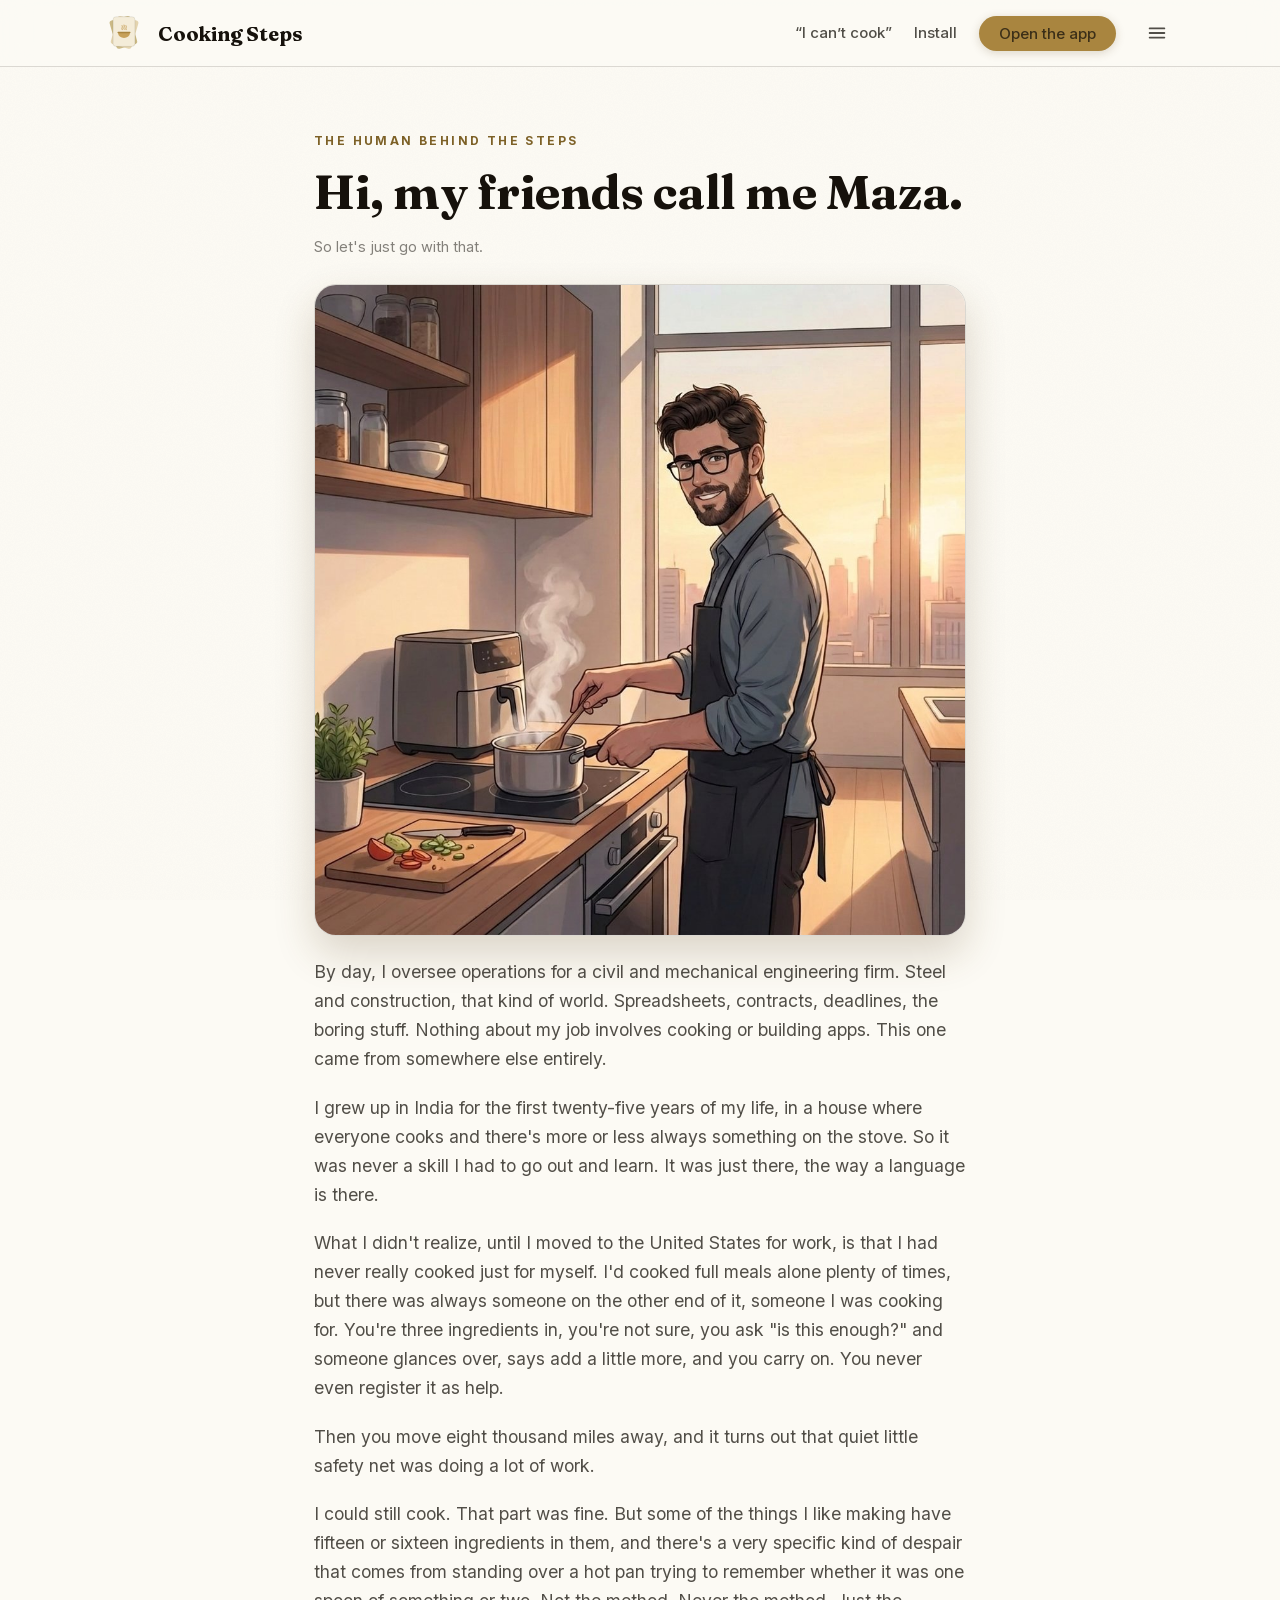
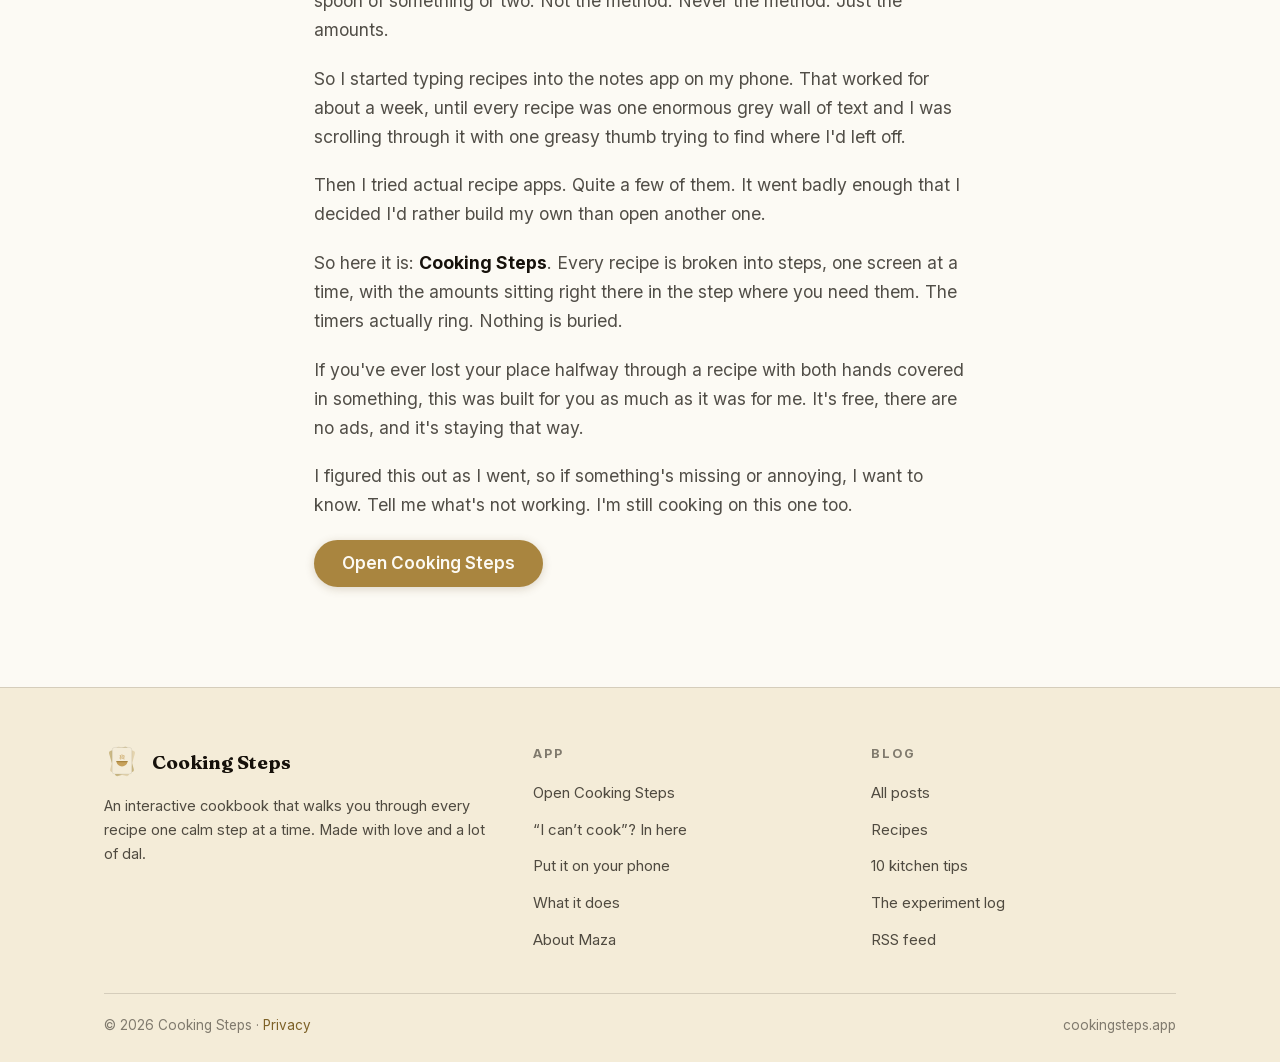
==== commit d5afee28: "Phone header slims to logo, name, app button, burger On phones the I-cant-cook and Install links mov" ====
--- a/about/index.html
+++ b/about/index.html
@@ -3,7 +3,7 @@
 <head>
 <meta charset="utf-8">
 <meta name="viewport" content="width=device-width, initial-scale=1">
-<script>try{var t=localStorage.getItem("cookingsteps.site.theme");if(t==="dark")document.documentElement.setAttribute("data-theme","dark")}catch(e){}</script>
+<script>try{var t=localStorage.getItem("cookingsteps.site.theme")||localStorage.getItem("kitchencards.theme.v1");if(t==="dark")document.documentElement.setAttribute("data-theme","dark")}catch(e){}</script>
 <title>About · Cooking Steps</title>
 <meta name="description" content="Who makes Cooking Steps and why: a by-feel cook eight thousand miles from home who kept forgetting the amounts, never the method.">
 <link rel="canonical" href="https://cookingsteps.app/about/">
@@ -19,7 +19,7 @@
 <link rel="apple-touch-icon" href="/app/icons/icon-180.png">
 <link rel="preload" href="/assets/fonts/fraunces-700.woff2" as="font" type="font/woff2" crossorigin>
 <link rel="preload" href="/assets/fonts/inter-400.woff2" as="font" type="font/woff2" crossorigin>
-<link rel="stylesheet" href="/site.css?v=cf1f869f">
+<link rel="stylesheet" href="/site.css?v=4095b331">
 <link rel="alternate" type="application/rss+xml" title="The Cooking Steps blog" href="/feed.xml">
 </head>
 <body>
@@ -44,6 +44,8 @@
       <a href="/app/" class="btn">Open the app</a>
       <button class="nav-burger" aria-label="Open menu" aria-expanded="false" onclick="var h=this.closest('header');h.classList.toggle('menu-open');this.setAttribute('aria-expanded',h.classList.contains('menu-open'))"><svg viewBox="0 0 24 24" fill="none" stroke="currentColor" stroke-width="2" stroke-linecap="round"><path d="M4 7h16M4 12h16M4 17h16"/></svg></button>
       <div class="navset">
+      <a href="/start/" class="navblog m-only">“I can’t cook”</a>
+      <a href="/#install" class="navblog m-only">Install</a>
       <a href="/blog/" class="navblog">Blog</a>
       <a href="/tips/" class="navblog">Tips</a>
       <a href="/experiments/" class="navblog">Experiments</a>
@@ -130,10 +132,28 @@
     var root=document.documentElement;
     var next=root.getAttribute("data-theme")==="dark"?"light":"dark";
     root.setAttribute("data-theme",next);
-    try{localStorage.setItem("cookingsteps.site.theme",next)}catch(e){}
+    try{localStorage.setItem("cookingsteps.site.theme",next);localStorage.setItem("kitchencards.theme.v1",next)}catch(e){}
     var m=document.querySelector('meta[name="theme-color"]');
     if(m)m.setAttribute("content",next==="dark"?"#0f0b06":"#FCFAF4");
   });
+  if(document.documentElement.getAttribute("data-theme")==="dark"){
+    var tm=document.querySelector('meta[name="theme-color"]');
+    if(tm)tm.setAttribute("content","#0f0b06");
+  }
+  var hdr=document.querySelector("header.site");
+  function closeMenu(){
+    if(hdr&&hdr.classList.contains("menu-open")){
+      hdr.classList.remove("menu-open");
+      var bb=hdr.querySelector(".nav-burger");
+      if(bb)bb.setAttribute("aria-expanded","false");
+    }
+  }
+  document.addEventListener("click",function(e){
+    if(hdr&&hdr.classList.contains("menu-open")&&!e.target.closest(".navset")&&!e.target.closest(".nav-burger"))closeMenu();
+  });
+  document.addEventListener("keydown",function(e){if(e.key==="Escape")closeMenu()});
+  addEventListener("hashchange",closeMenu);
+  addEventListener("resize",closeMenu);
   if("serviceWorker" in navigator)addEventListener("load",function(){navigator.serviceWorker.register("/service-worker.js").catch(function(){})});
 })();
 </script>
--- a/site.css
+++ b/site.css
@@ -118,18 +118,18 @@
 }
 header.site.menu-open .navset .theme-btn:hover{background:var(--card)}
 header.site.menu-open .navset .tb-label{display:block;font-size:16.5px;color:var(--ink-2);font-weight:500}
+/* “I can’t cook” + Install ride inside the burger panel on phones only */
+@media (min-width:761px){
+  header.site.menu-open .navset .m-only{display:none}
+}
 @media (max-width:760px){
   .nav-burger{width:34px;height:34px}
   .nav{gap:8px}
   .nav .links{gap:10px}
   .nav .name{font-size:16px}
-  .nav .navtop{font-size:13.5px}
+  .nav .navtop{display:none}
   .nav .btn{padding:9px 12px;font-size:13.5px}
   header.site.menu-open .navset{left:14px;right:14px}
-}
-@media (max-width:560px){
-  .nav .name{display:none}
-  .nav .links{gap:8px}
 }
 .btn{
   display:inline-flex;align-items:center;gap:8px;white-space:nowrap;
@@ -531,6 +531,12 @@
 .prose a{text-decoration:underline;text-underline-offset:3px}
 
 /* ---------- about page ---------- */
+/* one voice, one size — no oversized lede paragraph on the About story */
+.post.about .prose>p:first-of-type{font-size:17.5px;color:var(--ink-2);line-height:inherit}
+@media (max-width:760px){
+  .post.about .prose p{text-align:justify;hyphens:auto;-webkit-hyphens:auto}
+  .post.about .prose .about-cta{text-align:left}
+}
 .about-hero{margin:26px 0 4px}
 .about-hero img{
   display:block;width:100%;height:auto;border-radius:22px;
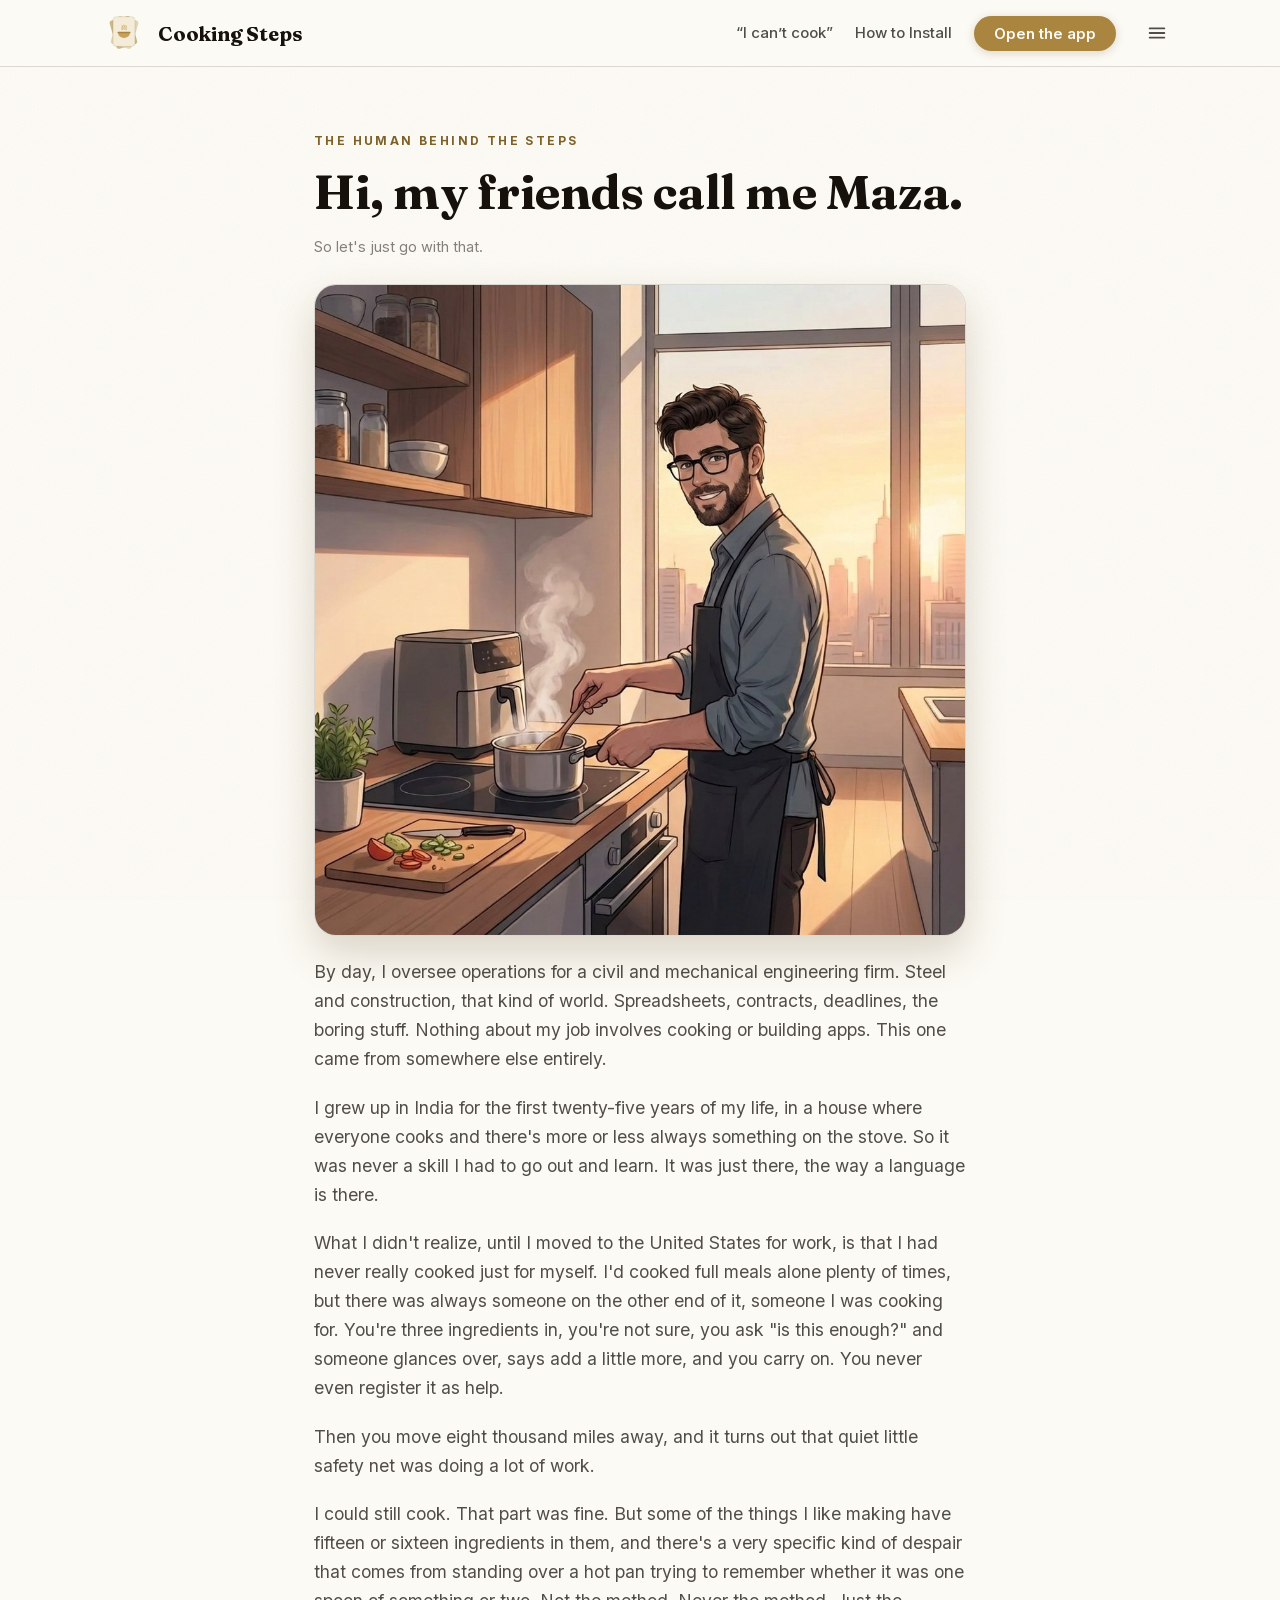
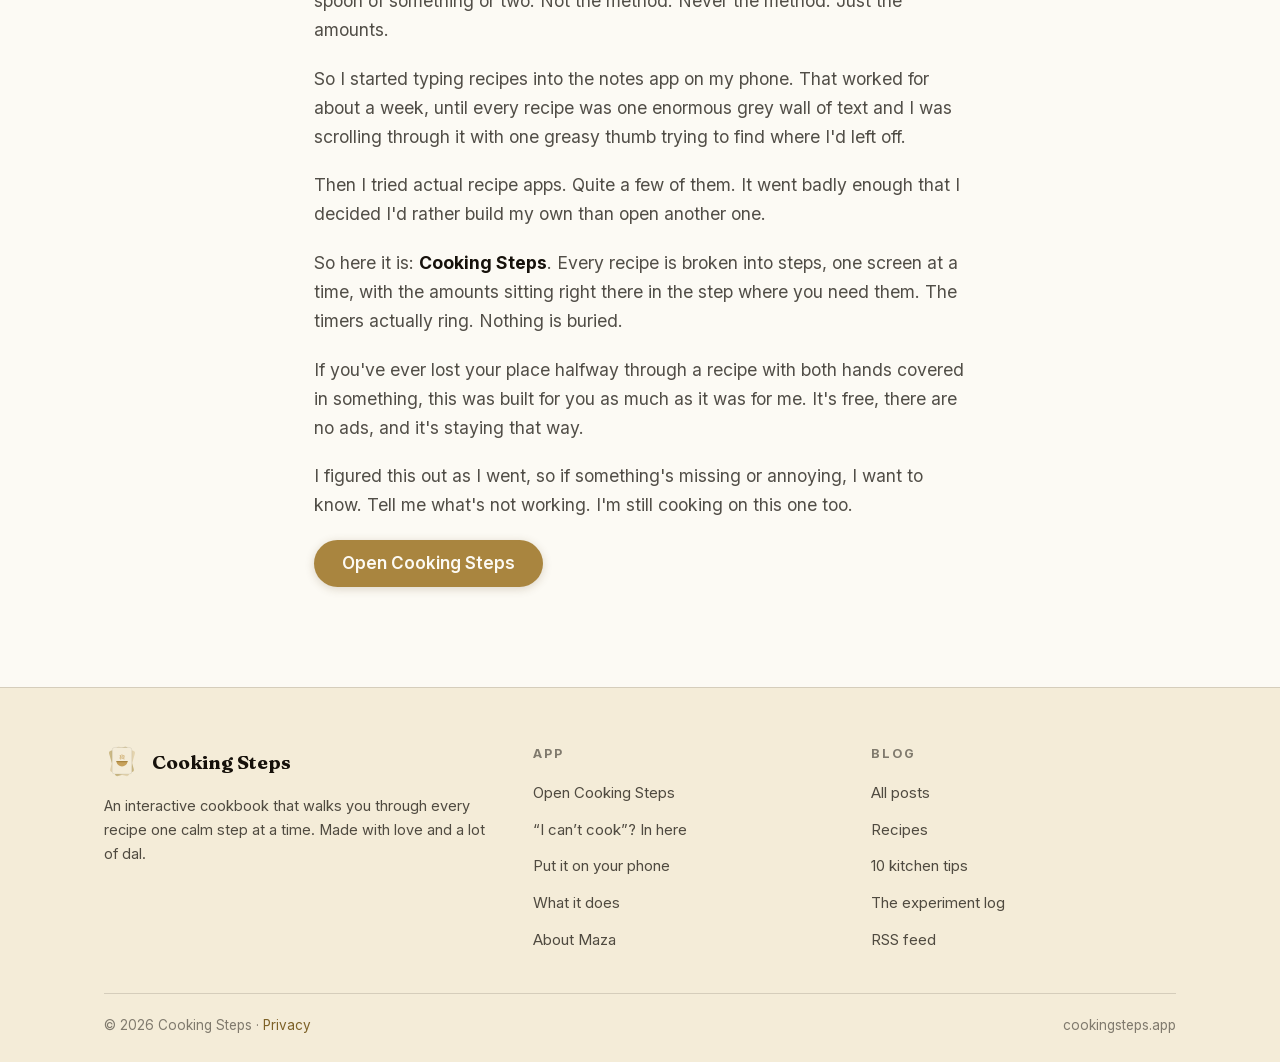
==== commit 3436f062: "Stop cutting recipe titles in half, and fix the header button Long recipe names were forced onto one" ====
--- a/about/index.html
+++ b/about/index.html
@@ -19,7 +19,7 @@
 <link rel="apple-touch-icon" href="/app/icons/icon-180.png">
 <link rel="preload" href="/assets/fonts/fraunces-700.woff2" as="font" type="font/woff2" crossorigin>
 <link rel="preload" href="/assets/fonts/inter-400.woff2" as="font" type="font/woff2" crossorigin>
-<link rel="stylesheet" href="/site.css?v=4095b331">
+<link rel="stylesheet" href="/site.css?v=5fa8594c">
 <link rel="alternate" type="application/rss+xml" title="The Cooking Steps blog" href="/feed.xml">
 </head>
 <body>
@@ -40,16 +40,16 @@
     <a href="/" class="name">Cooking Steps</a>
     <nav class="links">
       <a href="/start/" class="navblog navtop">“I can’t cook”</a>
-      <a href="/#install" class="navblog navtop">Install</a>
+      <a href="/#install" class="navblog navtop">How to Install</a>
       <a href="/app/" class="btn">Open the app</a>
       <button class="nav-burger" aria-label="Open menu" aria-expanded="false" onclick="var h=this.closest('header');h.classList.toggle('menu-open');this.setAttribute('aria-expanded',h.classList.contains('menu-open'))"><svg viewBox="0 0 24 24" fill="none" stroke="currentColor" stroke-width="2" stroke-linecap="round"><path d="M4 7h16M4 12h16M4 17h16"/></svg></button>
       <div class="navset">
       <a href="/start/" class="navblog m-only">“I can’t cook”</a>
-      <a href="/#install" class="navblog m-only">Install</a>
+      <a href="/#install" class="navblog m-only">How to Install</a>
       <a href="/blog/" class="navblog">Blog</a>
-      <a href="/tips/" class="navblog">Tips</a>
+      <a href="/tips/" class="navblog">Kitchen &amp; Cooking Tips</a>
       <a href="/experiments/" class="navblog">Experiments</a>
-      <a href="/about/" class="navblog on">About</a>
+      <a href="/about/" class="navblog on">About Maza</a>
       <button class="theme-btn" id="themeBtn" aria-label="Switch between day and night theme">
         <svg class="sun" viewBox="0 0 24 24" fill="none" stroke="currentColor" stroke-width="2" stroke-linecap="round"><circle cx="12" cy="12" r="4"/><path d="M12 2v2M12 20v2M4.9 4.9l1.4 1.4M17.7 17.7l1.4 1.4M2 12h2M20 12h2M4.9 19.1l1.4-1.4M17.7 6.3l1.4-1.4"/></svg>
         <svg class="moon" viewBox="0 0 24 24" fill="none" stroke="currentColor" stroke-width="2" stroke-linecap="round"><path d="M21 12.8A9 9 0 1 1 11.2 3a7 7 0 0 0 9.8 9.8z"/></svg>
--- a/site.css
+++ b/site.css
@@ -93,8 +93,11 @@
 .nav .name{font-family:"Fraunces",serif;font-weight:700;font-size:20px;letter-spacing:-.01em;color:var(--ink)}
 .nav .name:hover{text-decoration:none}
 .nav .links{margin-left:auto;display:flex;align-items:center;gap:22px}
-.nav .links a{color:var(--ink-2);font-weight:500;font-size:15px}
-.nav .links a:hover{color:var(--ink);text-decoration:none}
+/* :not(.btn) — this rule outranks .btn on specificity, and without the guard the
+   header's "Open the app" pill rendered muted dark text while the identical hero
+   button rendered white. Same button, two colors. */
+.nav .links a:not(.btn){color:var(--ink-2);font-weight:500;font-size:15px}
+.nav .links a:not(.btn):hover{color:var(--ink);text-decoration:none}
 .nav .links a.on{color:var(--brass-ink);font-weight:600}
 /* nav: “I can’t cook” / Install / Open the app stay visible; everything else
    lives in a dropdown panel behind the burger, at every width */
@@ -821,11 +824,12 @@
 @media (max-width:620px){
   .wrap{padding:0 16px}
   .nav{gap:7px}
-  .nav .mark{width:30px;height:30px}
-  .nav .name{font-size:15.5px;white-space:nowrap}
+  /* the brand is the identity — it should outweigh a nav button, not sit under it */
+  .nav .mark{width:36px;height:36px}
+  .nav .name{font-size:18px;white-space:nowrap}
   .nav .links{gap:6px}
   .btn{padding:9px 15px;font-size:14px}
-  .nav .btn{padding:9px 12px;font-size:13.5px}
+  .nav .btn{padding:8px 13px;font-size:13px}
   .hero{padding:48px 0 24px}
   .hero .sub{font-size:17px}
   .feats,.how,.postgrid,.install .cols{grid-template-columns:1fr}
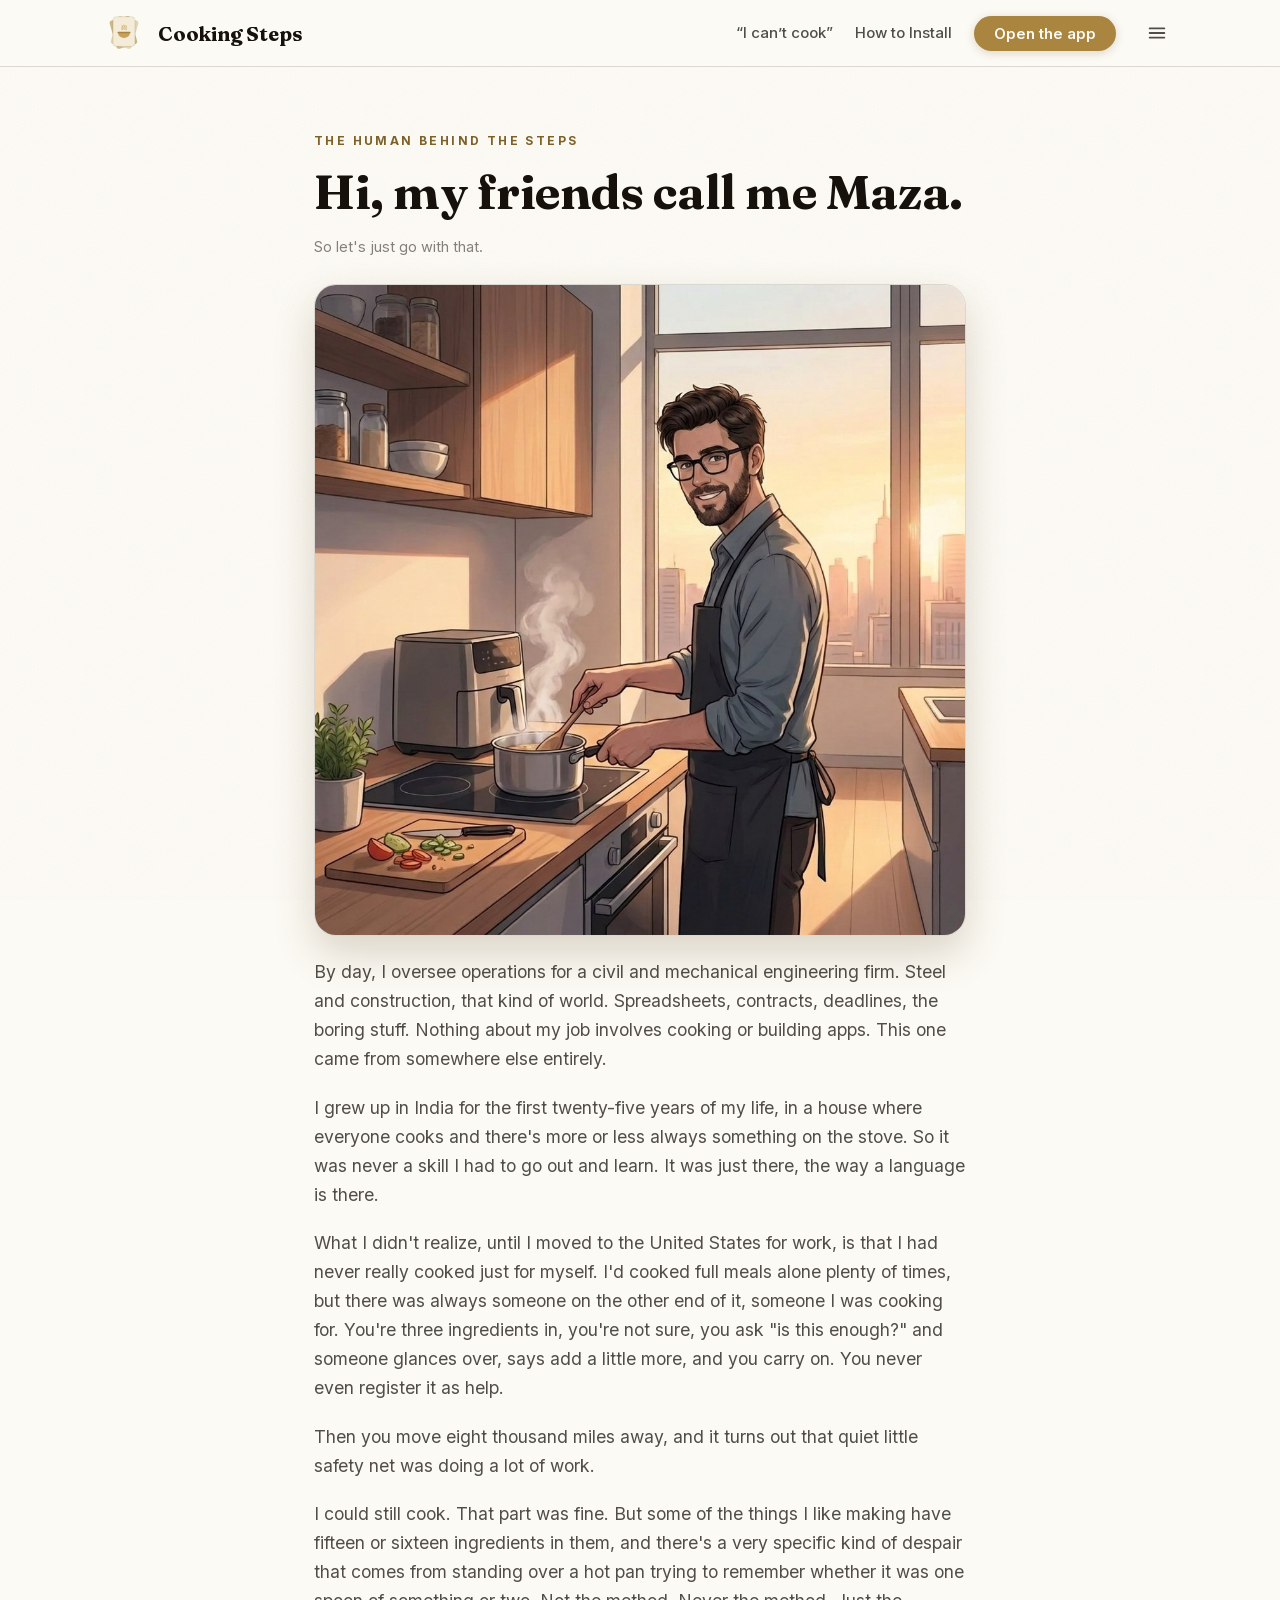
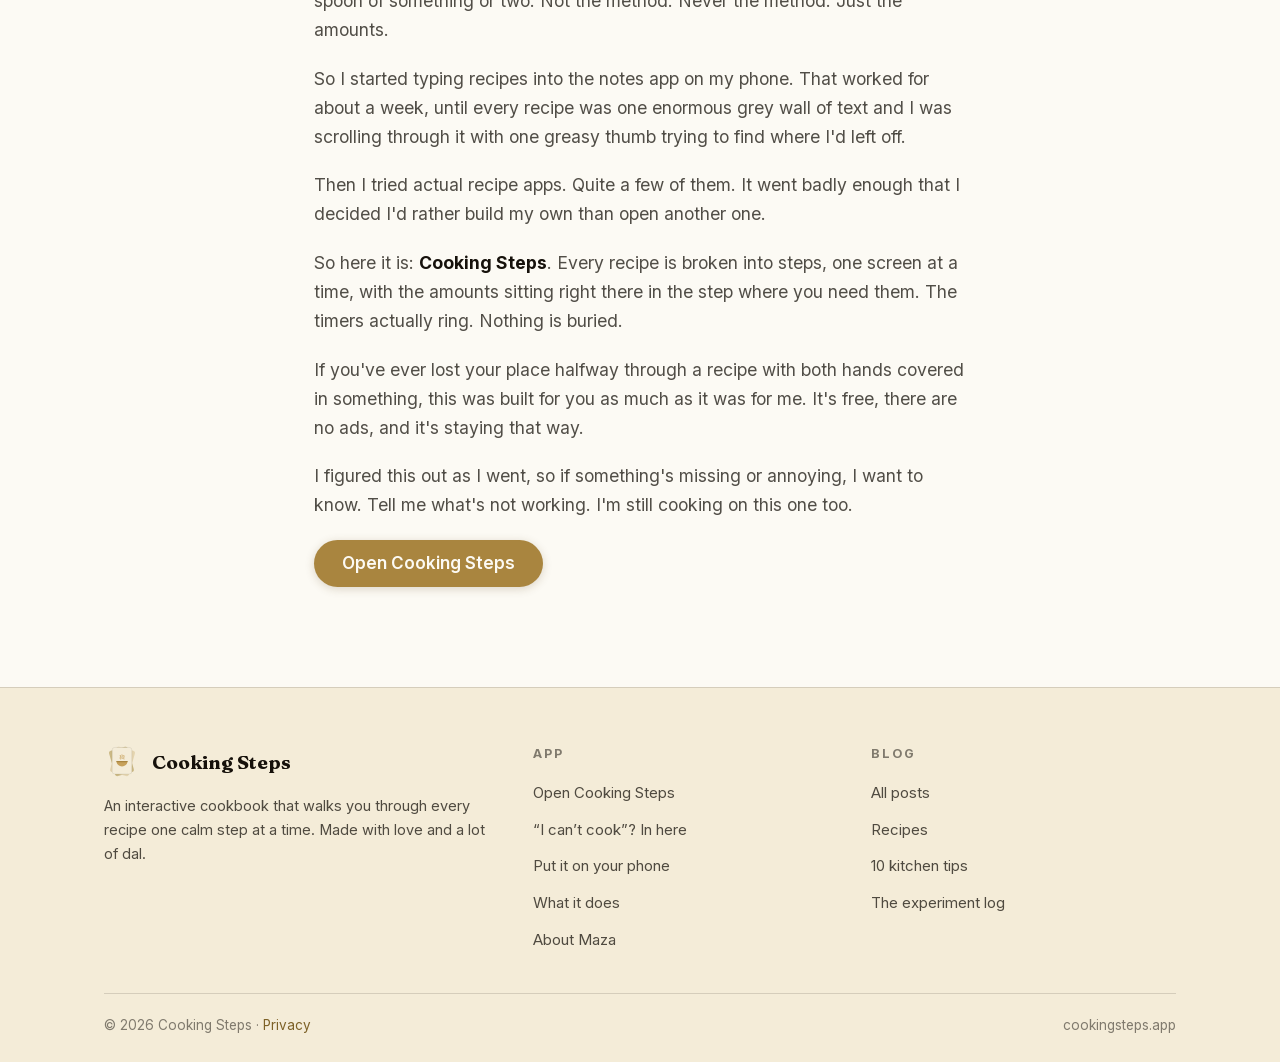
==== commit 2e0b7bfb: "Remove the RSS feed Drops feed.xml, the "RSS feed" link in the blog column of the footer, and the re" ====
--- a/about/index.html
+++ b/about/index.html
@@ -19,8 +19,7 @@
 <link rel="apple-touch-icon" href="/app/icons/icon-180.png">
 <link rel="preload" href="/assets/fonts/fraunces-700.woff2" as="font" type="font/woff2" crossorigin>
 <link rel="preload" href="/assets/fonts/inter-400.woff2" as="font" type="font/woff2" crossorigin>
-<link rel="stylesheet" href="/site.css?v=5fa8594c">
-<link rel="alternate" type="application/rss+xml" title="The Cooking Steps blog" href="/feed.xml">
+<link rel="stylesheet" href="/site.css?v=ea327ee9">
 </head>
 <body>
 <header class="site">
@@ -115,7 +114,6 @@
           <li><a href="/blog/#recipes">Recipes</a></li>
           <li><a href="/tips/">10 kitchen tips</a></li>
           <li><a href="/experiments/">The experiment log</a></li>
-          <li><a href="/feed.xml">RSS feed</a></li>
         </ul>
       </div>
     </div>
--- a/site.css
+++ b/site.css
@@ -536,10 +536,6 @@
 /* ---------- about page ---------- */
 /* one voice, one size — no oversized lede paragraph on the About story */
 .post.about .prose>p:first-of-type{font-size:17.5px;color:var(--ink-2);line-height:inherit}
-@media (max-width:760px){
-  .post.about .prose p{text-align:justify;hyphens:auto;-webkit-hyphens:auto}
-  .post.about .prose .about-cta{text-align:left}
-}
 .about-hero{margin:26px 0 4px}
 .about-hero img{
   display:block;width:100%;height:auto;border-radius:22px;
